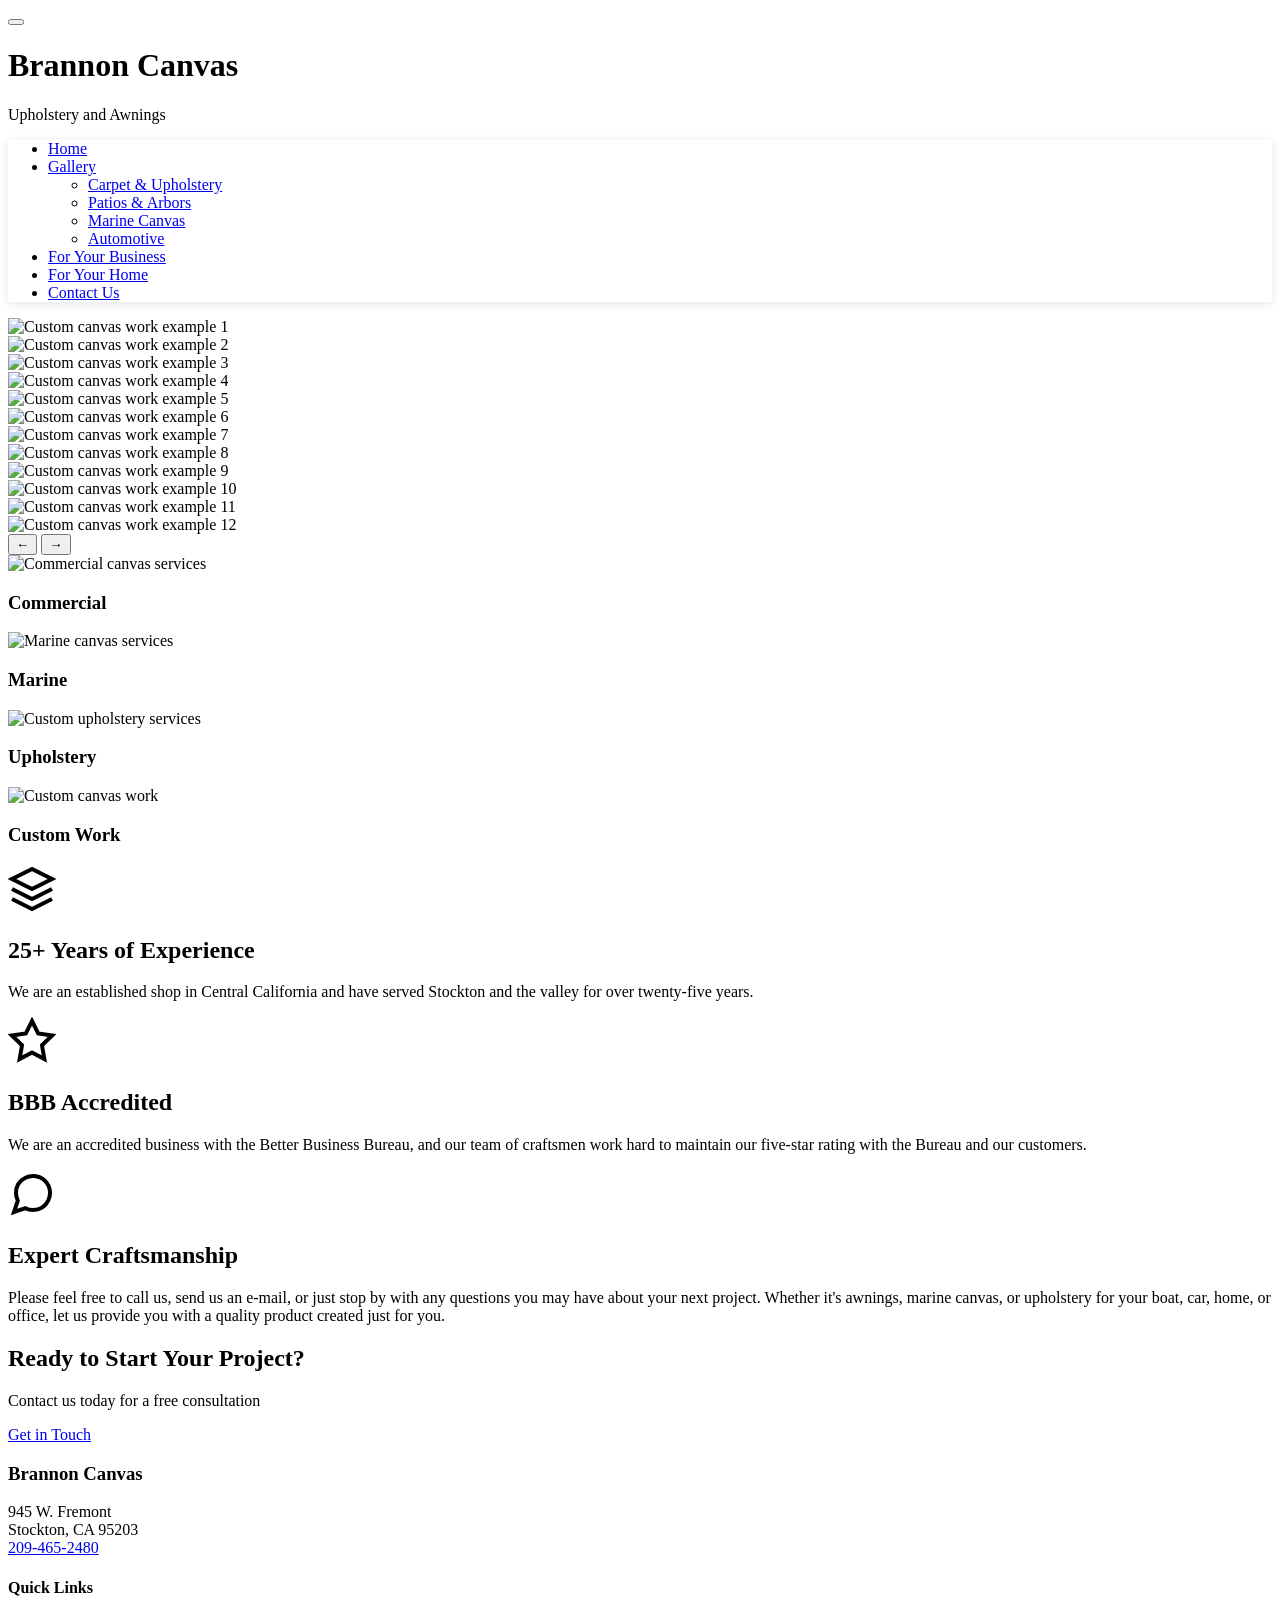
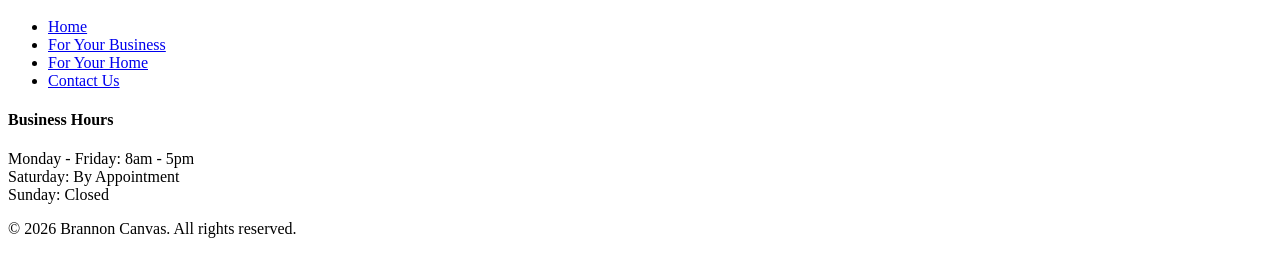
==== index.html @ 12b582f6 "First commit" ====
<!DOCTYPE html>
<html lang="en">
<head>
    <meta charset="UTF-8">
    <meta name="viewport" content="width=device-width, initial-scale=1.0">
    <title>Brannon Canvas, Upholstery and Awnings - Stockton, CA</title>
    <link rel="stylesheet" href="css/style.css">
    <link rel="preconnect" href="https://fonts.googleapis.com">
    <link rel="preconnect" href="https://fonts.gstatic.com" crossorigin>
    <link href="https://fonts.googleapis.com/css2?family=Montserrat:wght@400;600;700&family=Open+Sans:wght@400;600&display=swap" rel="stylesheet">
</head>
<body>
    <!-- Mobile Menu Toggle -->
    <button class="mobile-menu-toggle" aria-label="Toggle navigation menu">
        <span></span>
        <span></span>
        <span></span>
    </button>

    <!-- Header -->
    <header class="site-header">
        <div class="container">
            <h1 class="site-title">Brannon Canvas</h1>
            <p class="site-tagline">Upholstery and Awnings</p>
        </div>
    </header>

    <!-- Navigation -->
    <nav class="main-nav" id="mainNav">
        <div class="container">
            <ul class="nav-menu">
                <li><a href="index.html" class="active">Home</a></li>
                <li class="dropdown">
                    <a href="#" class="dropdown-toggle">Gallery</a>
                    <ul class="dropdown-menu">
                        <li><a href="carpet.html">Carpet & Upholstery</a></li>
                        <li><a href="patios.html">Patios & Arbors</a></li>
                        <li><a href="marine.html">Marine Canvas</a></li>
                        <li><a href="auto.html">Automotive</a></li>
                    </ul>
                </li>
                <li><a href="commercial.html">For Your Business</a></li>
                <li><a href="home.html">For Your Home</a></li>
                <li><a href="contact.html">Contact Us</a></li>
            </ul>
        </div>
    </nav>

    <!-- Hero Section with Image Gallery -->
    <section class="hero-gallery">
        <div class="gallery-container">
            <div class="gallery-slide active">
                <img src="images/custom/1.jpg" alt="Custom canvas work example 1">
            </div>
            <div class="gallery-slide">
                <img src="images/custom/2.jpg" alt="Custom canvas work example 2">
            </div>
            <div class="gallery-slide">
                <img src="images/custom/3.jpg" alt="Custom canvas work example 3">
            </div>
            <div class="gallery-slide">
                <img src="images/custom/4.jpg" alt="Custom canvas work example 4">
            </div>
            <div class="gallery-slide">
                <img src="images/custom/5.jpg" alt="Custom canvas work example 5">
            </div>
            <div class="gallery-slide">
                <img src="images/custom/6.jpg" alt="Custom canvas work example 6">
            </div>
            <div class="gallery-slide">
                <img src="images/custom/7.jpg" alt="Custom canvas work example 7">
            </div>
            <div class="gallery-slide">
                <img src="images/custom/8.jpg" alt="Custom canvas work example 8">
            </div>
            <div class="gallery-slide">
                <img src="images/custom/9.jpg" alt="Custom canvas work example 9">
            </div>
            <div class="gallery-slide">
                <img src="images/custom/10.jpg" alt="Custom canvas work example 10">
            </div>
            <div class="gallery-slide">
                <img src="images/custom/11.jpg" alt="Custom canvas work example 11">
            </div>
            <div class="gallery-slide">
                <img src="images/custom/12.jpg" alt="Custom canvas work example 12">
            </div>
            
            <!-- Navigation Arrows -->
            <button class="gallery-prev" aria-label="Previous image">&larr;</button>
            <button class="gallery-next" aria-label="Next image">&rarr;</button>
            
            <!-- Dots -->
            <div class="gallery-dots"></div>
        </div>
    </section>

    <!-- Feature Thumbnails -->
    <section class="feature-thumbs">
        <div class="container">
            <div class="thumb-grid">
                <div class="thumb-item">
                    <img src="images/commercial/t_10.jpg" alt="Commercial canvas services">
                    <h3>Commercial</h3>
                </div>
                <div class="thumb-item">
                    <img src="images/marine/t_2.jpg" alt="Marine canvas services">
                    <h3>Marine</h3>
                </div>
                <div class="thumb-item">
                    <img src="images/cu/t_6.jpg" alt="Custom upholstery services">
                    <h3>Upholstery</h3>
                </div>
                <div class="thumb-item">
                    <img src="images/cu/t_12.jpg" alt="Custom canvas work">
                    <h3>Custom Work</h3>
                </div>
            </div>
        </div>
    </section>

    <!-- Main Content - About Section -->
    <main class="main-content">
        <div class="container">
            <div class="about-grid">
                <div class="about-card">
                    <div class="card-icon">
                        <svg width="48" height="48" viewBox="0 0 24 24" fill="none" stroke="currentColor" stroke-width="2">
                            <path d="M12 2L2 7l10 5 10-5-10-5z"></path>
                            <path d="M2 17l10 5 10-5"></path>
                            <path d="M2 12l10 5 10-5"></path>
                        </svg>
                    </div>
                    <h2>25+ Years of Experience</h2>
                    <p>We are an established shop in Central California and have served Stockton and the valley for over twenty-five years.</p>
                </div>

                <div class="about-card">
                    <div class="card-icon">
                        <svg width="48" height="48" viewBox="0 0 24 24" fill="none" stroke="currentColor" stroke-width="2">
                            <path d="M12 2l3.09 6.26L22 9.27l-5 4.87 1.18 6.88L12 17.77l-6.18 3.25L7 14.14 2 9.27l6.91-1.01L12 2z"></path>
                        </svg>
                    </div>
                    <h2>BBB Accredited</h2>
                    <p>We are an accredited business with the Better Business Bureau, and our team of craftsmen work hard to maintain our five-star rating with the Bureau and our customers.</p>
                </div>

                <div class="about-card">
                    <div class="card-icon">
                        <svg width="48" height="48" viewBox="0 0 24 24" fill="none" stroke="currentColor" stroke-width="2">
                            <path d="M21 11.5a8.38 8.38 0 0 1-.9 3.8 8.5 8.5 0 0 1-7.6 4.7 8.38 8.38 0 0 1-3.8-.9L3 21l1.9-5.7a8.38 8.38 0 0 1-.9-3.8 8.5 8.5 0 0 1 4.7-7.6 8.38 8.38 0 0 1 3.8-.9h.5a8.48 8.48 0 0 1 8 8v.5z"></path>
                        </svg>
                    </div>
                    <h2>Expert Craftsmanship</h2>
                    <p>Please feel free to call us, send us an e-mail, or just stop by with any questions you may have about your next project. Whether it's awnings, marine canvas, or upholstery for your boat, car, home, or office, let us provide you with a quality product created just for you.</p>
                </div>
            </div>
        </div>
    </main>

    <!-- Call to Action -->
    <section class="cta-section">
        <div class="container">
            <h2>Ready to Start Your Project?</h2>
            <p>Contact us today for a free consultation</p>
            <a href="contact.html" class="cta-button">Get in Touch</a>
        </div>
    </section>

    <!-- Footer -->
    <footer class="site-footer">
        <div class="container">
            <div class="footer-content">
                <div class="footer-info">
                    <h3>Brannon Canvas</h3>
                    <p>945 W. Fremont<br>
                    Stockton, CA 95203<br>
                    <a href="tel:2094652480">209-465-2480</a></p>
                </div>
                <div class="footer-links">
                    <h4>Quick Links</h4>
                    <ul>
                        <li><a href="index.html">Home</a></li>
                        <li><a href="commercial.html">For Your Business</a></li>
                        <li><a href="home.html">For Your Home</a></li>
                        <li><a href="contact.html">Contact Us</a></li>
                    </ul>
                </div>
                <div class="footer-hours">
                    <h4>Business Hours</h4>
                    <p>Monday - Friday: 8am - 5pm<br>
                    Saturday: By Appointment<br>
                    Sunday: Closed</p>
                </div>
            </div>
            <div class="footer-bottom">
                <p>&copy; <span id="year"></span> Brannon Canvas. All rights reserved.</p>
            </div>
        </div>
    </footer>

    <script src="js/main.js"></script>
</body>
</html>
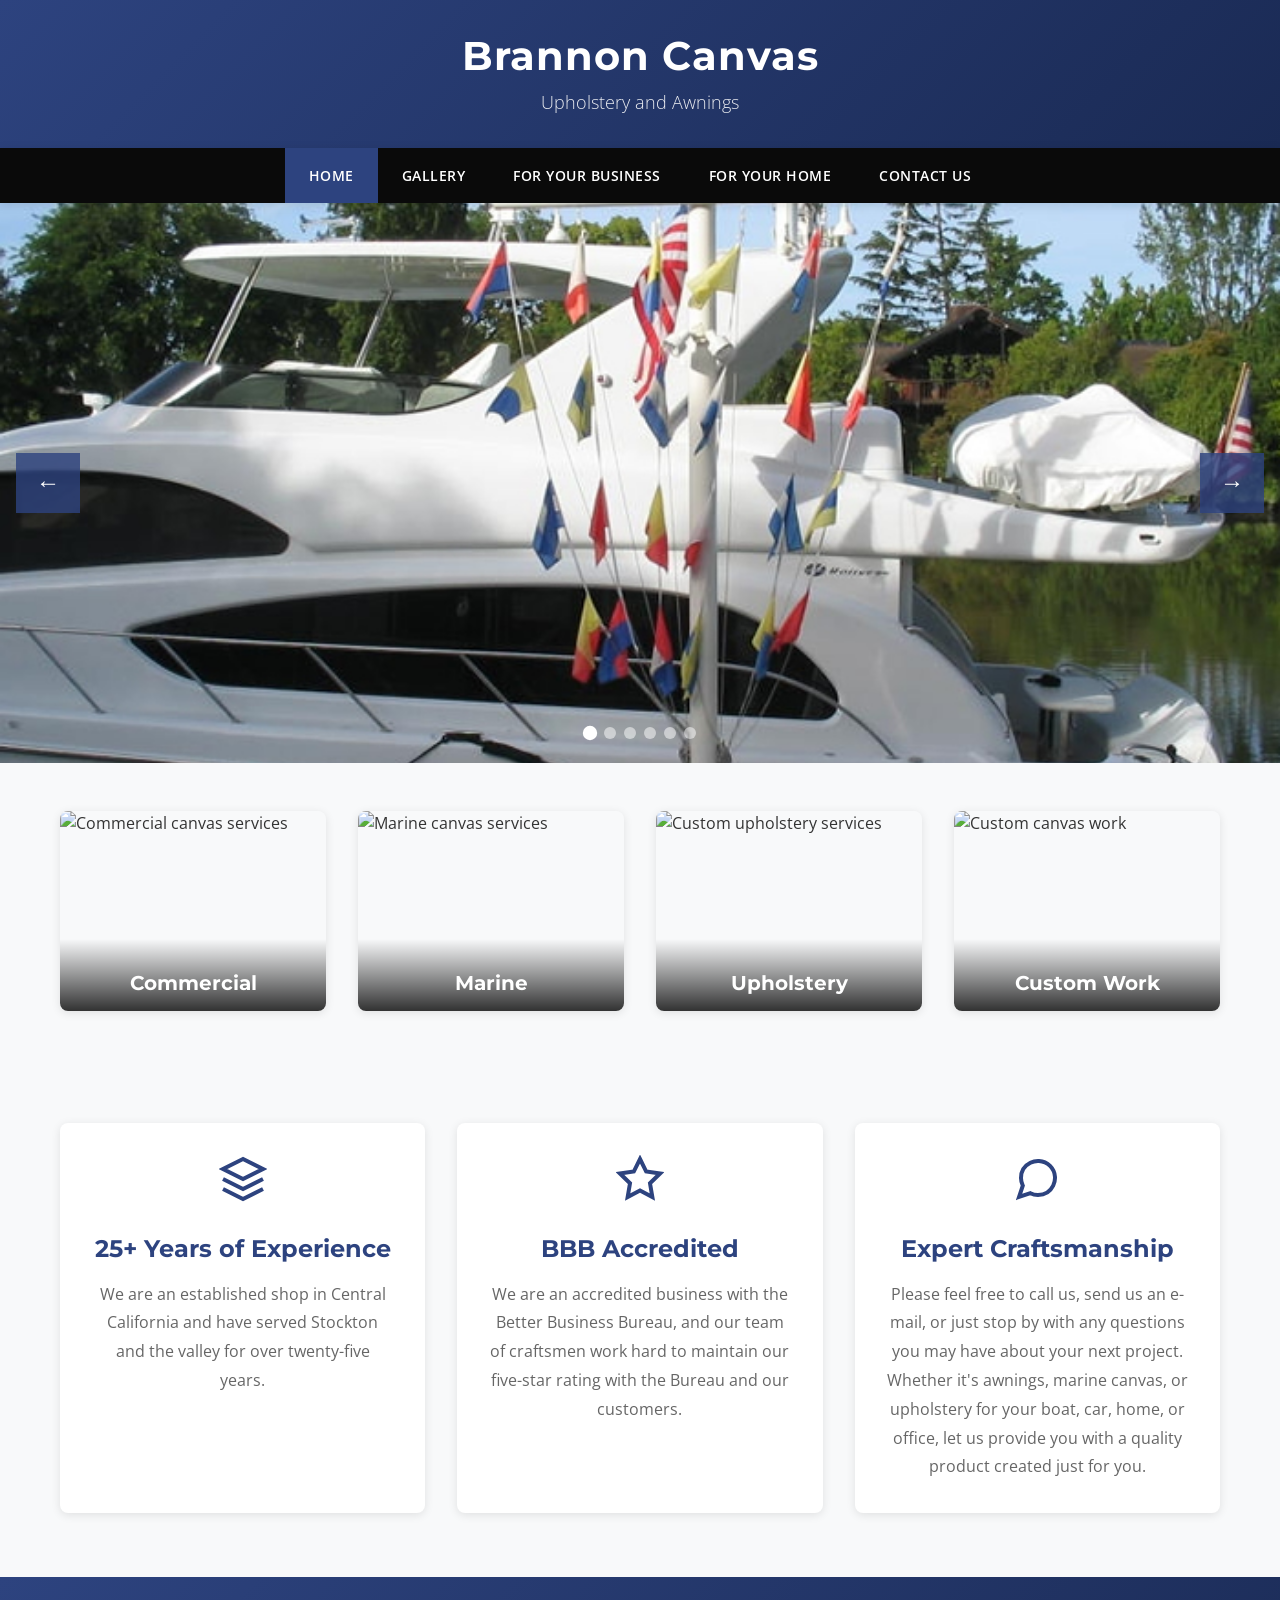
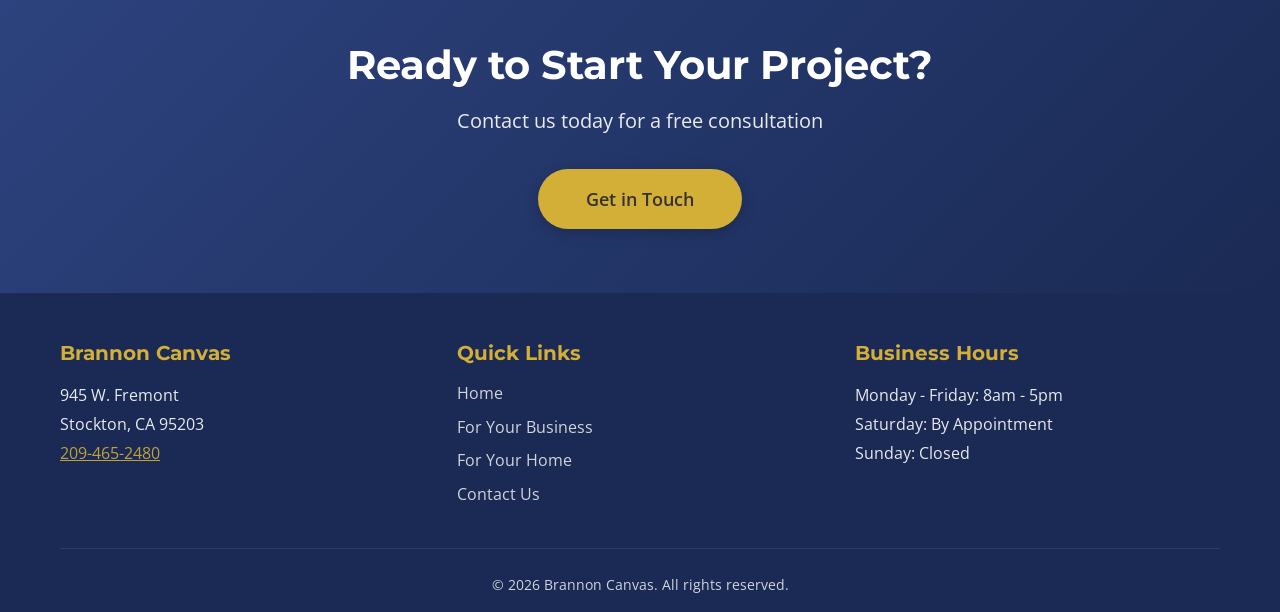
==== commit 439c562c: "Add custom images, reduce gallery to 6 slides, remove root style.css Co-Authored-By: Claude Sonnet 4" ====
--- a/index.html
+++ b/index.html
@@ -66,24 +66,6 @@
             </div>
             <div class="gallery-slide">
                 <img src="images/custom/6.jpg" alt="Custom canvas work example 6">
-            </div>
-            <div class="gallery-slide">
-                <img src="images/custom/7.jpg" alt="Custom canvas work example 7">
-            </div>
-            <div class="gallery-slide">
-                <img src="images/custom/8.jpg" alt="Custom canvas work example 8">
-            </div>
-            <div class="gallery-slide">
-                <img src="images/custom/9.jpg" alt="Custom canvas work example 9">
-            </div>
-            <div class="gallery-slide">
-                <img src="images/custom/10.jpg" alt="Custom canvas work example 10">
-            </div>
-            <div class="gallery-slide">
-                <img src="images/custom/11.jpg" alt="Custom canvas work example 11">
-            </div>
-            <div class="gallery-slide">
-                <img src="images/custom/12.jpg" alt="Custom canvas work example 12">
             </div>
             
             <!-- Navigation Arrows -->
--- a/css/style.css
+++ b/css/style.css
@@ -0,0 +1,608 @@
+/* ================================
+   CSS RESET & BASE STYLES
+   ================================ */
+* {
+    margin: 0;
+    padding: 0;
+    box-sizing: border-box;
+}
+
+:root {
+    --primary-blue: #2D437F;
+    --dark-blue: #1a2a54;
+    --accent-gold: #d4af37;
+    --text-light: #ffffff;
+    --text-dark: #333333;
+    --bg-dark: #0a0a0a;
+    --bg-light: #f8f9fa;
+    --border-color: #e0e0e0;
+    --shadow: 0 2px 10px rgba(0, 0, 0, 0.1);
+    --shadow-lg: 0 4px 20px rgba(0, 0, 0, 0.15);
+}
+
+html {
+    scroll-behavior: smooth;
+}
+
+body {
+    font-family: 'Open Sans', -apple-system, BlinkMacSystemFont, 'Segoe UI', Roboto, 'Helvetica Neue', Arial, sans-serif;
+    line-height: 1.6;
+    color: var(--text-dark);
+    background-color: var(--bg-light);
+}
+
+h1, h2, h3, h4, h5, h6 {
+    font-family: 'Montserrat', sans-serif;
+    font-weight: 700;
+    line-height: 1.2;
+    margin-bottom: 1rem;
+}
+
+img {
+    max-width: 100%;
+    height: auto;
+    display: block;
+}
+
+a {
+    text-decoration: none;
+    color: inherit;
+    transition: all 0.3s ease;
+}
+
+.container {
+    max-width: 1200px;
+    margin: 0 auto;
+    padding: 0 20px;
+}
+
+/* ================================
+   HEADER
+   ================================ */
+.site-header {
+    background: linear-gradient(135deg, var(--primary-blue) 0%, var(--dark-blue) 100%);
+    color: var(--text-light);
+    padding: 2rem 0;
+    text-align: center;
+    box-shadow: var(--shadow);
+}
+
+.site-title {
+    font-size: 2.5rem;
+    font-weight: 700;
+    margin-bottom: 0.5rem;
+    letter-spacing: 1px;
+}
+
+.site-tagline {
+    font-size: 1.1rem;
+    font-weight: 300;
+    opacity: 0.9;
+    margin: 0;
+}
+
+/* ================================
+   NAVIGATION
+   ================================ */
+.main-nav {
+    background-color: var(--bg-dark);
+    box-shadow: var(--shadow);
+    position: sticky;
+    top: 0;
+    z-index: 100;
+}
+
+.nav-menu {
+    list-style: none;
+    display: flex;
+    justify-content: center;
+    align-items: center;
+    flex-wrap: wrap;
+}
+
+.nav-menu > li {
+    position: relative;
+}
+
+.nav-menu > li > a {
+    display: block;
+    padding: 1rem 1.5rem;
+    color: var(--text-light);
+    font-weight: 600;
+    font-size: 0.9rem;
+    text-transform: uppercase;
+    letter-spacing: 0.5px;
+    transition: all 0.3s ease;
+}
+
+.nav-menu > li > a:hover,
+.nav-menu > li > a.active {
+    background-color: var(--primary-blue);
+    color: var(--text-light);
+}
+
+/* Dropdown */
+.dropdown-menu {
+    list-style: none;
+    position: absolute;
+    top: 100%;
+    left: 0;
+    background-color: var(--dark-blue);
+    min-width: 220px;
+    box-shadow: var(--shadow-lg);
+    opacity: 0;
+    visibility: hidden;
+    transform: translateY(-10px);
+    transition: all 0.3s ease;
+}
+
+.dropdown:hover .dropdown-menu {
+    opacity: 1;
+    visibility: visible;
+    transform: translateY(0);
+}
+
+.dropdown-menu li a {
+    display: block;
+    padding: 0.75rem 1.5rem;
+    color: var(--text-light);
+    font-size: 0.85rem;
+    border-bottom: 1px solid rgba(255, 255, 255, 0.1);
+}
+
+.dropdown-menu li:last-child a {
+    border-bottom: none;
+}
+
+.dropdown-menu li a:hover {
+    background-color: var(--primary-blue);
+    padding-left: 2rem;
+}
+
+/* Mobile Menu Toggle */
+.mobile-menu-toggle {
+    display: none;
+    position: fixed;
+    top: 1rem;
+    right: 1rem;
+    z-index: 1000;
+    background-color: var(--primary-blue);
+    border: none;
+    padding: 0.75rem;
+    cursor: pointer;
+    border-radius: 4px;
+    box-shadow: var(--shadow);
+}
+
+.mobile-menu-toggle span {
+    display: block;
+    width: 25px;
+    height: 3px;
+    background-color: var(--text-light);
+    margin: 5px 0;
+    transition: all 0.3s ease;
+}
+
+/* ================================
+   HERO GALLERY
+   ================================ */
+.hero-gallery {
+    background-color: var(--bg-dark);
+    padding: 0;
+}
+
+.gallery-container {
+    position: relative;
+    max-width: 1400px;
+    margin: 0 auto;
+    overflow: hidden;
+    aspect-ratio: 16 / 7;
+    background-color: #000;
+}
+
+.gallery-slide {
+    position: absolute;
+    top: 0;
+    left: 0;
+    width: 100%;
+    height: 100%;
+    opacity: 0;
+    transition: opacity 0.6s ease-in-out;
+}
+
+.gallery-slide.active {
+    opacity: 1;
+}
+
+.gallery-slide img {
+    width: 100%;
+    height: 100%;
+    object-fit: cover;
+}
+
+/* Gallery Navigation */
+.gallery-prev,
+.gallery-next {
+    position: absolute;
+    top: 50%;
+    transform: translateY(-50%);
+    background-color: rgba(45, 67, 127, 0.8);
+    color: var(--text-light);
+    border: none;
+    padding: 1rem 1.25rem;
+    font-size: 1.5rem;
+    cursor: pointer;
+    transition: all 0.3s ease;
+    z-index: 10;
+}
+
+.gallery-prev:hover,
+.gallery-next:hover {
+    background-color: rgba(45, 67, 127, 1);
+}
+
+.gallery-prev {
+    left: 1rem;
+}
+
+.gallery-next {
+    right: 1rem;
+}
+
+/* Gallery Dots */
+.gallery-dots {
+    position: absolute;
+    bottom: 1.5rem;
+    left: 50%;
+    transform: translateX(-50%);
+    display: flex;
+    gap: 0.5rem;
+    z-index: 10;
+}
+
+.gallery-dot {
+    width: 12px;
+    height: 12px;
+    border-radius: 50%;
+    background-color: rgba(255, 255, 255, 0.5);
+    cursor: pointer;
+    transition: all 0.3s ease;
+}
+
+.gallery-dot.active {
+    background-color: var(--text-light);
+    transform: scale(1.2);
+}
+
+/* ================================
+   FEATURE THUMBNAILS
+   ================================ */
+.feature-thumbs {
+    padding: 3rem 0;
+    background-color: var(--bg-light);
+}
+
+.thumb-grid {
+    display: grid;
+    grid-template-columns: repeat(auto-fit, minmax(250px, 1fr));
+    gap: 2rem;
+}
+
+.thumb-item {
+    position: relative;
+    overflow: hidden;
+    border-radius: 8px;
+    box-shadow: var(--shadow);
+    transition: all 0.3s ease;
+}
+
+.thumb-item:hover {
+    transform: translateY(-5px);
+    box-shadow: var(--shadow-lg);
+}
+
+.thumb-item img {
+    width: 100%;
+    height: 200px;
+    object-fit: cover;
+    transition: transform 0.3s ease;
+}
+
+.thumb-item:hover img {
+    transform: scale(1.05);
+}
+
+.thumb-item h3 {
+    position: absolute;
+    bottom: 0;
+    left: 0;
+    right: 0;
+    background: linear-gradient(to top, rgba(0, 0, 0, 0.8), transparent);
+    color: var(--text-light);
+    padding: 2rem 1rem 1rem;
+    margin: 0;
+    font-size: 1.25rem;
+    text-align: center;
+}
+
+/* ================================
+   ABOUT SECTION
+   ================================ */
+.main-content {
+    padding: 4rem 0;
+    background-color: var(--bg-light);
+}
+
+.about-grid {
+    display: grid;
+    grid-template-columns: repeat(auto-fit, minmax(300px, 1fr));
+    gap: 2rem;
+}
+
+.about-card {
+    background-color: white;
+    padding: 2rem;
+    border-radius: 8px;
+    box-shadow: var(--shadow);
+    text-align: center;
+    transition: all 0.3s ease;
+}
+
+.about-card:hover {
+    transform: translateY(-5px);
+    box-shadow: var(--shadow-lg);
+}
+
+.card-icon {
+    color: var(--primary-blue);
+    margin-bottom: 1.5rem;
+}
+
+.about-card h2 {
+    font-size: 1.5rem;
+    color: var(--primary-blue);
+    margin-bottom: 1rem;
+}
+
+.about-card p {
+    color: #666;
+    line-height: 1.8;
+}
+
+/* ================================
+   CALL TO ACTION
+   ================================ */
+.cta-section {
+    background: linear-gradient(135deg, var(--primary-blue) 0%, var(--dark-blue) 100%);
+    color: var(--text-light);
+    padding: 4rem 0;
+    text-align: center;
+}
+
+.cta-section h2 {
+    font-size: 2.5rem;
+    margin-bottom: 1rem;
+}
+
+.cta-section p {
+    font-size: 1.25rem;
+    margin-bottom: 2rem;
+    opacity: 0.9;
+}
+
+.cta-button {
+    display: inline-block;
+    background-color: var(--accent-gold);
+    color: var(--text-dark);
+    padding: 1rem 3rem;
+    font-size: 1.1rem;
+    font-weight: 600;
+    border-radius: 50px;
+    transition: all 0.3s ease;
+    box-shadow: 0 4px 15px rgba(0, 0, 0, 0.2);
+}
+
+.cta-button:hover {
+    background-color: #c29d2f;
+    transform: translateY(-2px);
+    box-shadow: 0 6px 20px rgba(0, 0, 0, 0.3);
+}
+
+/* ================================
+   FOOTER
+   ================================ */
+.site-footer {
+    background-color: var(--dark-blue);
+    color: var(--text-light);
+    padding: 3rem 0 1rem;
+}
+
+.footer-content {
+    display: grid;
+    grid-template-columns: repeat(auto-fit, minmax(250px, 1fr));
+    gap: 2rem;
+    margin-bottom: 2rem;
+}
+
+.footer-info h3,
+.footer-links h4,
+.footer-hours h4 {
+    color: var(--accent-gold);
+    margin-bottom: 1rem;
+    font-size: 1.25rem;
+}
+
+.footer-info p,
+.footer-hours p {
+    line-height: 1.8;
+    opacity: 0.9;
+}
+
+.footer-info a {
+    color: var(--accent-gold);
+    text-decoration: underline;
+}
+
+.footer-info a:hover {
+    color: #e6c24d;
+}
+
+.footer-links ul {
+    list-style: none;
+}
+
+.footer-links li {
+    margin-bottom: 0.5rem;
+}
+
+.footer-links a {
+    color: rgba(255, 255, 255, 0.8);
+    transition: all 0.3s ease;
+}
+
+.footer-links a:hover {
+    color: var(--accent-gold);
+    padding-left: 5px;
+}
+
+.footer-bottom {
+    border-top: 1px solid rgba(255, 255, 255, 0.1);
+    padding-top: 1.5rem;
+    text-align: center;
+    opacity: 0.8;
+    font-size: 0.9rem;
+}
+
+/* ================================
+   RESPONSIVE DESIGN
+   ================================ */
+@media (max-width: 768px) {
+    .site-title {
+        font-size: 1.75rem;
+    }
+
+    .site-tagline {
+        font-size: 1rem;
+    }
+
+    /* Mobile Navigation */
+    .mobile-menu-toggle {
+        display: block;
+    }
+
+    .main-nav {
+        position: fixed;
+        top: 0;
+        left: -100%;
+        width: 80%;
+        height: 100vh;
+        background-color: var(--dark-blue);
+        transition: left 0.3s ease;
+        overflow-y: auto;
+    }
+
+    .main-nav.active {
+        left: 0;
+    }
+
+    .nav-menu {
+        flex-direction: column;
+        align-items: stretch;
+        padding: 4rem 0 2rem;
+    }
+
+    .nav-menu > li > a {
+        padding: 1rem 2rem;
+        border-bottom: 1px solid rgba(255, 255, 255, 0.1);
+    }
+
+    .dropdown-menu {
+        position: static;
+        opacity: 1;
+        visibility: visible;
+        transform: none;
+        background-color: rgba(0, 0, 0, 0.2);
+        box-shadow: none;
+        max-height: 0;
+        overflow: hidden;
+        transition: max-height 0.3s ease;
+    }
+
+    .dropdown.active .dropdown-menu {
+        max-height: 500px;
+    }
+
+    .dropdown-menu li a {
+        padding-left: 3rem;
+    }
+
+    .gallery-container {
+        aspect-ratio: 4 / 3;
+    }
+
+    .gallery-prev,
+    .gallery-next {
+        padding: 0.75rem 1rem;
+        font-size: 1.25rem;
+    }
+
+    .cta-section h2 {
+        font-size: 1.75rem;
+    }
+
+    .cta-section p {
+        font-size: 1rem;
+    }
+
+    .about-grid,
+    .thumb-grid {
+        grid-template-columns: 1fr;
+    }
+}
+
+@media (max-width: 480px) {
+    .site-title {
+        font-size: 1.5rem;
+    }
+
+    .gallery-prev,
+    .gallery-next {
+        padding: 0.5rem 0.75rem;
+        font-size: 1rem;
+    }
+
+    .about-card {
+        padding: 1.5rem;
+    }
+
+    .footer-content {
+        grid-template-columns: 1fr;
+        gap: 1.5rem;
+    }
+}
+
+/* Accessibility */
+@media (prefers-reduced-motion: reduce) {
+    * {
+        animation-duration: 0.01ms !important;
+        animation-iteration-count: 1 !important;
+        transition-duration: 0.01ms !important;
+    }
+}
+
+/* Print Styles */
+@media print {
+    .mobile-menu-toggle,
+    .main-nav,
+    .gallery-prev,
+    .gallery-next,
+    .gallery-dots,
+    .cta-section {
+        display: none;
+    }
+
+    body {
+        background-color: white;
+        color: black;
+    }
+}
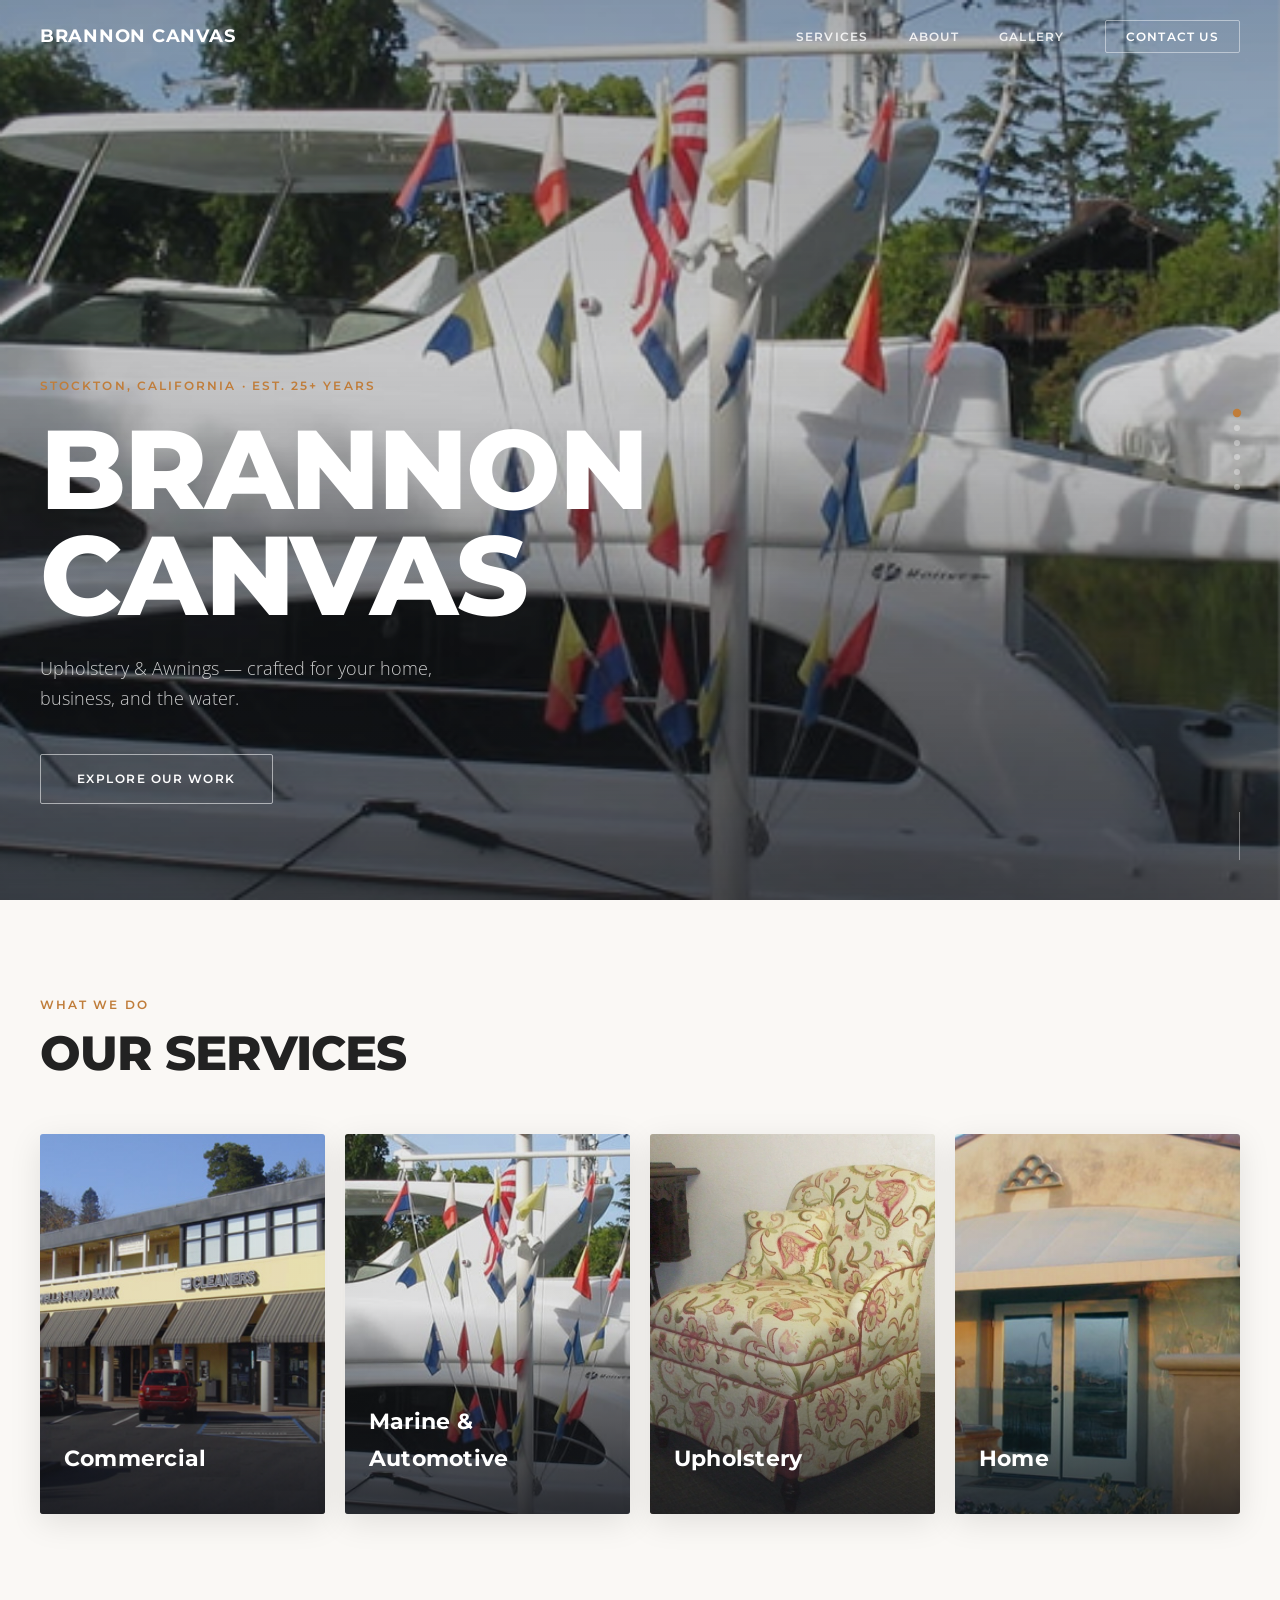
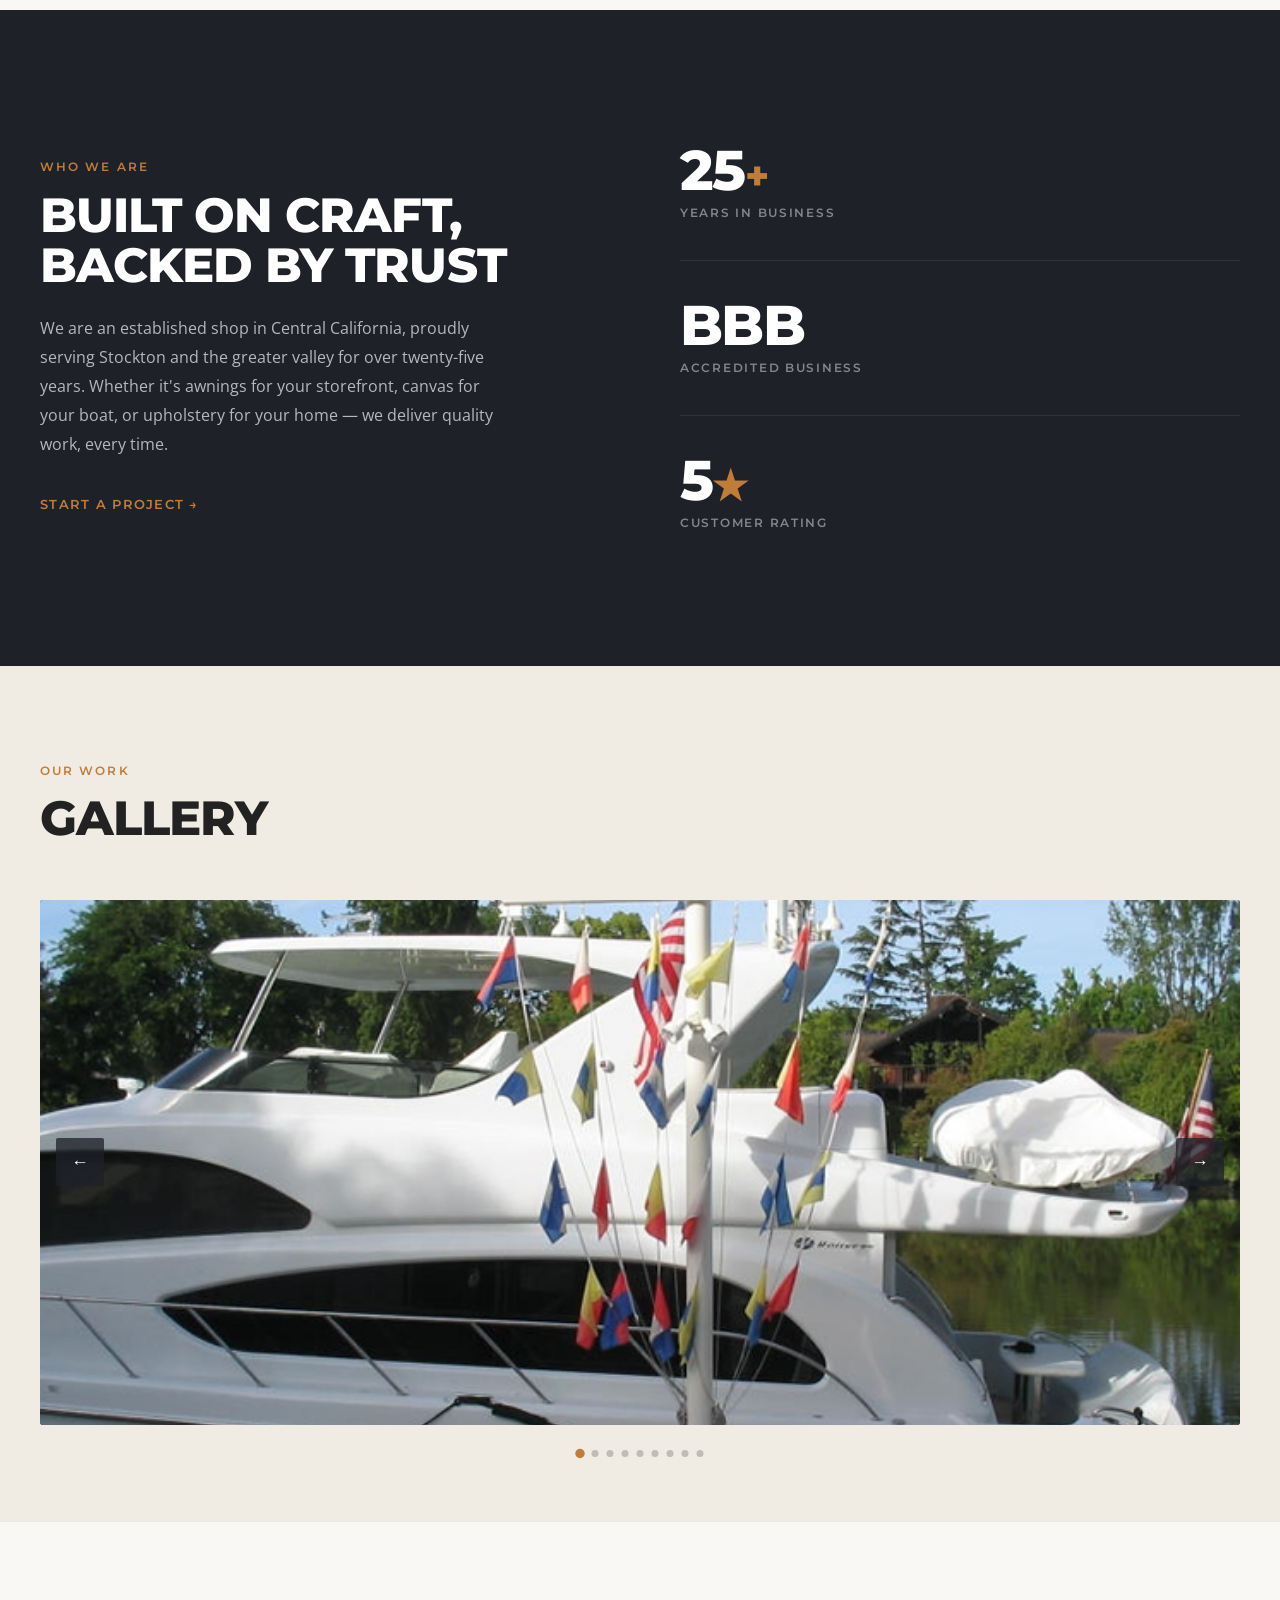
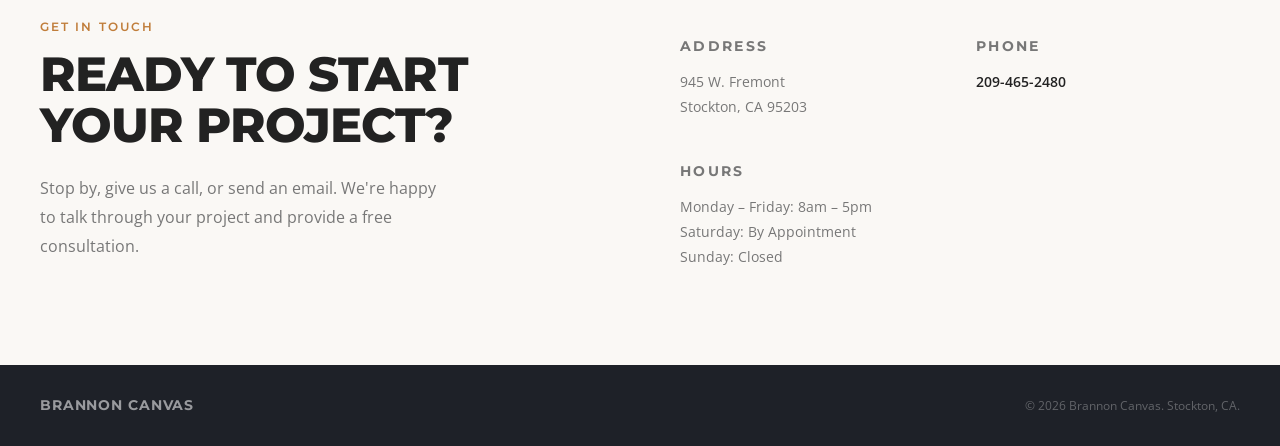
==== commit c8d382e5: "New Style" ====
--- a/index.html
+++ b/index.html
@@ -3,181 +3,181 @@
 <head>
     <meta charset="UTF-8">
     <meta name="viewport" content="width=device-width, initial-scale=1.0">
-    <title>Brannon Canvas, Upholstery and Awnings - Stockton, CA</title>
+    <title>Brannon Canvas — Upholstery & Awnings, Stockton CA</title>
     <link rel="stylesheet" href="css/style.css">
     <link rel="preconnect" href="https://fonts.googleapis.com">
     <link rel="preconnect" href="https://fonts.gstatic.com" crossorigin>
-    <link href="https://fonts.googleapis.com/css2?family=Montserrat:wght@400;600;700&family=Open+Sans:wght@400;600&display=swap" rel="stylesheet">
+    <link href="https://fonts.googleapis.com/css2?family=Montserrat:wght@300;400;600;700;800&family=Open+Sans:wght@300;400;600&display=swap" rel="stylesheet">
 </head>
 <body>
-    <!-- Mobile Menu Toggle -->
-    <button class="mobile-menu-toggle" aria-label="Toggle navigation menu">
-        <span></span>
-        <span></span>
-        <span></span>
-    </button>
-
-    <!-- Header -->
-    <header class="site-header">
-        <div class="container">
-            <h1 class="site-title">Brannon Canvas</h1>
-            <p class="site-tagline">Upholstery and Awnings</p>
-        </div>
-    </header>
 
     <!-- Navigation -->
     <nav class="main-nav" id="mainNav">
-        <div class="container">
-            <ul class="nav-menu">
-                <li><a href="index.html" class="active">Home</a></li>
-                <li class="dropdown">
-                    <a href="#" class="dropdown-toggle">Gallery</a>
-                    <ul class="dropdown-menu">
-                        <li><a href="carpet.html">Carpet & Upholstery</a></li>
-                        <li><a href="patios.html">Patios & Arbors</a></li>
-                        <li><a href="marine.html">Marine Canvas</a></li>
-                        <li><a href="auto.html">Automotive</a></li>
-                    </ul>
-                </li>
-                <li><a href="commercial.html">For Your Business</a></li>
-                <li><a href="home.html">For Your Home</a></li>
-                <li><a href="contact.html">Contact Us</a></li>
+        <div class="nav-inner">
+            <a href="#hero" class="nav-logo">Brannon Canvas</a>
+            <button class="nav-hamburger" id="navHamburger" aria-label="Toggle menu">
+                <span></span><span></span><span></span>
+            </button>
+            <ul class="nav-links" id="navLinks">
+                <li><a href="#services">Services</a></li>
+                <li><a href="#about">About</a></li>
+                <li><a href="#gallery">Gallery</a></li>
+                <li><a href="#contact" class="nav-cta">Contact Us</a></li>
             </ul>
         </div>
     </nav>
 
-    <!-- Hero Section with Image Gallery -->
-    <section class="hero-gallery">
-        <div class="gallery-container">
-            <div class="gallery-slide active">
-                <img src="images/custom/1.jpg" alt="Custom canvas work example 1">
-            </div>
-            <div class="gallery-slide">
-                <img src="images/custom/2.jpg" alt="Custom canvas work example 2">
-            </div>
-            <div class="gallery-slide">
-                <img src="images/custom/3.jpg" alt="Custom canvas work example 3">
-            </div>
-            <div class="gallery-slide">
-                <img src="images/custom/4.jpg" alt="Custom canvas work example 4">
-            </div>
-            <div class="gallery-slide">
-                <img src="images/custom/5.jpg" alt="Custom canvas work example 5">
-            </div>
-            <div class="gallery-slide">
-                <img src="images/custom/6.jpg" alt="Custom canvas work example 6">
-            </div>
-            
-            <!-- Navigation Arrows -->
-            <button class="gallery-prev" aria-label="Previous image">&larr;</button>
-            <button class="gallery-next" aria-label="Next image">&rarr;</button>
-            
-            <!-- Dots -->
-            <div class="gallery-dots"></div>
+    <!-- Hero Section -->
+    <section class="hero" id="hero">
+        <div class="hero-carousel" id="heroCarousel">
+            <div class="hero-slide active" style="background-image: url('images/custom/1.jpg')"></div>
+            <div class="hero-slide" style="background-image: url('images/custom/2.jpg')"></div>
+            <div class="hero-slide" style="background-image: url('images/custom/3.jpg')"></div>
+            <div class="hero-slide" style="background-image: url('images/custom/4.jpg')"></div>
+            <div class="hero-slide" style="background-image: url('images/custom/5.jpg')"></div>
+            <div class="hero-slide" style="background-image: url('images/custom/6.jpg')"></div>
         </div>
+        <div class="hero-overlay"></div>
+        <div class="hero-content">
+            <p class="hero-eyebrow">Stockton, California · Est. 25+ Years</p>
+            <h1 class="hero-title">Brannon<br>Canvas</h1>
+            <p class="hero-sub">Upholstery &amp; Awnings — crafted for your home,<br>business, and the water.</p>
+            <a href="#services" class="hero-btn">Explore Our Work</a>
+        </div>
+        <div class="hero-scroll-hint">
+            <span></span>
+        </div>
+        <div class="hero-dots" id="heroDots"></div>
     </section>
 
-    <!-- Feature Thumbnails -->
-    <section class="feature-thumbs">
-        <div class="container">
-            <div class="thumb-grid">
-                <div class="thumb-item">
-                    <img src="images/commercial/t_10.jpg" alt="Commercial canvas services">
+    <!-- Services Section -->
+    <section class="section services" id="services">
+        <div class="section-header fade-up">
+            <p class="section-label">What We Do</p>
+            <h2 class="section-title">Our Services</h2>
+        </div>
+        <div class="services-grid">
+            <div class="service-card fade-up" style="--delay: 0ms">
+                <div class="service-card-img" style="background-image: url('images/Commercial/5.jpg')"></div>
+                <div class="service-card-overlay"></div>
+                <div class="service-card-content">
+                    <p class="service-label">For Your Business</p>
                     <h3>Commercial</h3>
+                    <p>Awnings, canopies, and custom canvas solutions built to represent your business with pride.</p>
                 </div>
-                <div class="thumb-item">
-                    <img src="images/marine/t_2.jpg" alt="Marine canvas services">
-                    <h3>Marine</h3>
+            </div>
+            <div class="service-card fade-up" style="--delay: 80ms">
+                <div class="service-card-img" style="background-image: url('images/marine/1.jpg')"></div>
+                <div class="service-card-overlay"></div>
+                <div class="service-card-content">
+                    <p class="service-label">On the Water &amp; On the Road</p>
+                    <h3>Marine &amp; Automotive</h3>
+                    <p>Biminis, enclosures, and covers for your boat — plus custom canvas and upholstery for your vehicle.</p>
                 </div>
-                <div class="thumb-item">
-                    <img src="images/cu/t_6.jpg" alt="Custom upholstery services">
+            </div>
+            <div class="service-card fade-up" style="--delay: 160ms">
+                <div class="service-card-img" style="background-image: url('images/carpet_and_upholstery/4.jpg')"></div>
+                <div class="service-card-overlay"></div>
+                <div class="service-card-content">
+                    <p class="service-label">Interior &amp; Exterior</p>
                     <h3>Upholstery</h3>
+                    <p>From furniture and boat interiors to auto seats — restored and reupholstered to exacting standards.</p>
                 </div>
-                <div class="thumb-item">
-                    <img src="images/cu/t_12.jpg" alt="Custom canvas work">
-                    <h3>Custom Work</h3>
+            </div>
+            <div class="service-card fade-up" style="--delay: 240ms">
+                <div class="service-card-img" style="background-image: url('images/home/1.jpg')"></div>
+                <div class="service-card-overlay"></div>
+                <div class="service-card-content">
+                    <p class="service-label">For Your Home</p>
+                    <h3>Home</h3>
+                    <p>Patio covers, outdoor furniture, and residential awnings — beautiful and built to last.</p>
                 </div>
             </div>
         </div>
     </section>
 
-    <!-- Main Content - About Section -->
-    <main class="main-content">
-        <div class="container">
-            <div class="about-grid">
-                <div class="about-card">
-                    <div class="card-icon">
-                        <svg width="48" height="48" viewBox="0 0 24 24" fill="none" stroke="currentColor" stroke-width="2">
-                            <path d="M12 2L2 7l10 5 10-5-10-5z"></path>
-                            <path d="M2 17l10 5 10-5"></path>
-                            <path d="M2 12l10 5 10-5"></path>
-                        </svg>
-                    </div>
-                    <h2>25+ Years of Experience</h2>
-                    <p>We are an established shop in Central California and have served Stockton and the valley for over twenty-five years.</p>
+    <!-- About / Stats Section -->
+    <section class="section about" id="about">
+        <div class="about-inner">
+            <div class="about-text fade-up">
+                <p class="section-label">Who We Are</p>
+                <h2 class="section-title">Built on Craft,<br>Backed by Trust</h2>
+                <p class="about-body">We are an established shop in Central California, proudly serving Stockton and the greater valley for over twenty-five years. Whether it's awnings for your storefront, canvas for your boat, or upholstery for your home — we deliver quality work, every time.</p>
+                <a href="#contact" class="about-link">Start a project &rarr;</a>
+            </div>
+            <div class="about-stats fade-up" style="--delay: 120ms">
+                <div class="stat">
+                    <span class="stat-number">25<em>+</em></span>
+                    <span class="stat-label">Years in Business</span>
                 </div>
-
-                <div class="about-card">
-                    <div class="card-icon">
-                        <svg width="48" height="48" viewBox="0 0 24 24" fill="none" stroke="currentColor" stroke-width="2">
-                            <path d="M12 2l3.09 6.26L22 9.27l-5 4.87 1.18 6.88L12 17.77l-6.18 3.25L7 14.14 2 9.27l6.91-1.01L12 2z"></path>
-                        </svg>
-                    </div>
-                    <h2>BBB Accredited</h2>
-                    <p>We are an accredited business with the Better Business Bureau, and our team of craftsmen work hard to maintain our five-star rating with the Bureau and our customers.</p>
+                <div class="stat-divider"></div>
+                <div class="stat">
+                    <span class="stat-number">BBB</span>
+                    <span class="stat-label">Accredited Business</span>
                 </div>
-
-                <div class="about-card">
-                    <div class="card-icon">
-                        <svg width="48" height="48" viewBox="0 0 24 24" fill="none" stroke="currentColor" stroke-width="2">
-                            <path d="M21 11.5a8.38 8.38 0 0 1-.9 3.8 8.5 8.5 0 0 1-7.6 4.7 8.38 8.38 0 0 1-3.8-.9L3 21l1.9-5.7a8.38 8.38 0 0 1-.9-3.8 8.5 8.5 0 0 1 4.7-7.6 8.38 8.38 0 0 1 3.8-.9h.5a8.48 8.48 0 0 1 8 8v.5z"></path>
-                        </svg>
-                    </div>
-                    <h2>Expert Craftsmanship</h2>
-                    <p>Please feel free to call us, send us an e-mail, or just stop by with any questions you may have about your next project. Whether it's awnings, marine canvas, or upholstery for your boat, car, home, or office, let us provide you with a quality product created just for you.</p>
+                <div class="stat-divider"></div>
+                <div class="stat">
+                    <span class="stat-number">5<em>★</em></span>
+                    <span class="stat-label">Customer Rating</span>
                 </div>
             </div>
         </div>
-    </main>
+    </section>
 
-    <!-- Call to Action -->
-    <section class="cta-section">
-        <div class="container">
-            <h2>Ready to Start Your Project?</h2>
-            <p>Contact us today for a free consultation</p>
-            <a href="contact.html" class="cta-button">Get in Touch</a>
+    <!-- Gallery Section -->
+    <section class="section gallery-section" id="gallery">
+        <div class="section-header fade-up">
+            <p class="section-label">Our Work</p>
+            <h2 class="section-title">Gallery</h2>
+        </div>
+        <div class="gallery-wrap fade-up" style="--delay: 80ms">
+            <div class="gallery-carousel" id="galleryCarousel">
+                <div class="gallery-slide active"><img src="images/custom/1.jpg" alt="Custom canvas work"></div>
+                <div class="gallery-slide"><img src="images/custom/2.jpg" alt="Custom canvas work"></div>
+                <div class="gallery-slide"><img src="images/custom/3.jpg" alt="Custom canvas work"></div>
+                <div class="gallery-slide"><img src="images/home/1.jpg" alt="Home canvas work"></div>
+                <div class="gallery-slide"><img src="images/home/2.jpg" alt="Home canvas work"></div>
+                <div class="gallery-slide"><img src="images/home/3.jpg" alt="Home canvas work"></div>
+                <div class="gallery-slide"><img src="images/Commercial/1.jpg" alt="Commercial canvas work"></div>
+                <div class="gallery-slide"><img src="images/Commercial/2.jpg" alt="Commercial canvas work"></div>
+                <div class="gallery-slide"><img src="images/Commercial/3.jpg" alt="Commercial canvas work"></div>
+            </div>
+            <button class="gallery-prev" aria-label="Previous">&#8592;</button>
+            <button class="gallery-next" aria-label="Next">&#8594;</button>
+            <div class="gallery-dots" id="galleryDots"></div>
+        </div>
+    </section>
+
+    <!-- Contact Section -->
+    <section class="section contact-section" id="contact">
+        <div class="contact-inner">
+            <div class="contact-text fade-up">
+                <p class="section-label">Get in Touch</p>
+                <h2 class="section-title">Ready to Start<br>Your Project?</h2>
+                <p class="contact-body">Stop by, give us a call, or send an email. We're happy to talk through your project and provide a free consultation.</p>
+            </div>
+            <div class="contact-details fade-up" style="--delay: 100ms">
+                <div class="contact-block">
+                    <p class="contact-block-label">Address</p>
+                    <p>945 W. Fremont<br>Stockton, CA 95203</p>
+                </div>
+                <div class="contact-block">
+                    <p class="contact-block-label">Phone</p>
+                    <p><a href="tel:2094652480">209-465-2480</a></p>
+                </div>
+                <div class="contact-block">
+                    <p class="contact-block-label">Hours</p>
+                    <p>Monday – Friday: 8am – 5pm<br>Saturday: By Appointment<br>Sunday: Closed</p>
+                </div>
+            </div>
         </div>
     </section>
 
     <!-- Footer -->
     <footer class="site-footer">
-        <div class="container">
-            <div class="footer-content">
-                <div class="footer-info">
-                    <h3>Brannon Canvas</h3>
-                    <p>945 W. Fremont<br>
-                    Stockton, CA 95203<br>
-                    <a href="tel:2094652480">209-465-2480</a></p>
-                </div>
-                <div class="footer-links">
-                    <h4>Quick Links</h4>
-                    <ul>
-                        <li><a href="index.html">Home</a></li>
-                        <li><a href="commercial.html">For Your Business</a></li>
-                        <li><a href="home.html">For Your Home</a></li>
-                        <li><a href="contact.html">Contact Us</a></li>
-                    </ul>
-                </div>
-                <div class="footer-hours">
-                    <h4>Business Hours</h4>
-                    <p>Monday - Friday: 8am - 5pm<br>
-                    Saturday: By Appointment<br>
-                    Sunday: Closed</p>
-                </div>
-            </div>
-            <div class="footer-bottom">
-                <p>&copy; <span id="year"></span> Brannon Canvas. All rights reserved.</p>
-            </div>
+        <div class="footer-inner">
+            <span class="footer-logo">Brannon Canvas</span>
+            <span class="footer-copy">&copy; <span id="year"></span> Brannon Canvas. Stockton, CA.</span>
         </div>
     </footer>
 
--- a/css/style.css
+++ b/css/style.css
@@ -1,608 +1,789 @@
 /* ================================
-   CSS RESET & BASE STYLES
-   ================================ */
-* {
-    margin: 0;
-    padding: 0;
-    box-sizing: border-box;
-}
-
+   TOKENS & RESET
+   ================================ */
 :root {
-    --primary-blue: #2D437F;
-    --dark-blue: #1a2a54;
-    --accent-gold: #d4af37;
-    --text-light: #ffffff;
-    --text-dark: #333333;
-    --bg-dark: #0a0a0a;
-    --bg-light: #f8f9fa;
-    --border-color: #e0e0e0;
-    --shadow: 0 2px 10px rgba(0, 0, 0, 0.1);
-    --shadow-lg: 0 4px 20px rgba(0, 0, 0, 0.15);
-}
-
-html {
-    scroll-behavior: smooth;
-}
+    --dark:        #2c2f36;
+    --dark-deep:   #1e2128;
+    --accent:      #c07d3a;
+    --accent-dark: #a5682e;
+    --bg:          #faf8f5;
+    --bg-alt:      #f0ece4;
+    --text:        #222222;
+    --text-muted:  #777777;
+    --text-light:  #ffffff;
+    --nav-h:       72px;
+    --ease:        cubic-bezier(0.4, 0, 0.2, 1);
+    --shadow-card: 0 8px 32px rgba(0,0,0,0.10);
+    --shadow-lift: 0 20px 48px rgba(0,0,0,0.16);
+}
+
+*, *::before, *::after { margin: 0; padding: 0; box-sizing: border-box; }
+
+html { scroll-behavior: smooth; font-size: 16px; }
 
 body {
-    font-family: 'Open Sans', -apple-system, BlinkMacSystemFont, 'Segoe UI', Roboto, 'Helvetica Neue', Arial, sans-serif;
-    line-height: 1.6;
-    color: var(--text-dark);
-    background-color: var(--bg-light);
-}
-
-h1, h2, h3, h4, h5, h6 {
-    font-family: 'Montserrat', sans-serif;
-    font-weight: 700;
-    line-height: 1.2;
-    margin-bottom: 1rem;
-}
-
-img {
-    max-width: 100%;
-    height: auto;
-    display: block;
-}
-
-a {
-    text-decoration: none;
-    color: inherit;
-    transition: all 0.3s ease;
-}
-
-.container {
-    max-width: 1200px;
-    margin: 0 auto;
-    padding: 0 20px;
-}
-
-/* ================================
-   HEADER
-   ================================ */
-.site-header {
-    background: linear-gradient(135deg, var(--primary-blue) 0%, var(--dark-blue) 100%);
-    color: var(--text-light);
-    padding: 2rem 0;
-    text-align: center;
-    box-shadow: var(--shadow);
-}
-
-.site-title {
-    font-size: 2.5rem;
-    font-weight: 700;
-    margin-bottom: 0.5rem;
-    letter-spacing: 1px;
-}
-
-.site-tagline {
-    font-size: 1.1rem;
-    font-weight: 300;
-    opacity: 0.9;
-    margin: 0;
-}
+    font-family: 'Open Sans', system-ui, sans-serif;
+    background: var(--bg);
+    color: var(--text);
+    line-height: 1.7;
+    overflow-x: hidden;
+}
+
+img { display: block; max-width: 100%; height: auto; }
+a { text-decoration: none; color: inherit; }
+ul { list-style: none; }
 
 /* ================================
    NAVIGATION
    ================================ */
 .main-nav {
-    background-color: var(--bg-dark);
-    box-shadow: var(--shadow);
-    position: sticky;
-    top: 0;
-    z-index: 100;
-}
-
-.nav-menu {
-    list-style: none;
-    display: flex;
-    justify-content: center;
-    align-items: center;
-    flex-wrap: wrap;
-}
-
-.nav-menu > li {
-    position: relative;
-}
-
-.nav-menu > li > a {
-    display: block;
-    padding: 1rem 1.5rem;
-    color: var(--text-light);
-    font-weight: 600;
-    font-size: 0.9rem;
-    text-transform: uppercase;
-    letter-spacing: 0.5px;
-    transition: all 0.3s ease;
-}
-
-.nav-menu > li > a:hover,
-.nav-menu > li > a.active {
-    background-color: var(--primary-blue);
-    color: var(--text-light);
-}
-
-/* Dropdown */
-.dropdown-menu {
-    list-style: none;
-    position: absolute;
-    top: 100%;
-    left: 0;
-    background-color: var(--dark-blue);
-    min-width: 220px;
-    box-shadow: var(--shadow-lg);
-    opacity: 0;
-    visibility: hidden;
-    transform: translateY(-10px);
-    transition: all 0.3s ease;
-}
-
-.dropdown:hover .dropdown-menu {
-    opacity: 1;
-    visibility: visible;
-    transform: translateY(0);
-}
-
-.dropdown-menu li a {
-    display: block;
-    padding: 0.75rem 1.5rem;
-    color: var(--text-light);
-    font-size: 0.85rem;
-    border-bottom: 1px solid rgba(255, 255, 255, 0.1);
-}
-
-.dropdown-menu li:last-child a {
-    border-bottom: none;
-}
-
-.dropdown-menu li a:hover {
-    background-color: var(--primary-blue);
-    padding-left: 2rem;
-}
-
-/* Mobile Menu Toggle */
-.mobile-menu-toggle {
-    display: none;
     position: fixed;
-    top: 1rem;
-    right: 1rem;
-    z-index: 1000;
-    background-color: var(--primary-blue);
-    border: none;
-    padding: 0.75rem;
-    cursor: pointer;
-    border-radius: 4px;
-    box-shadow: var(--shadow);
-}
-
-.mobile-menu-toggle span {
-    display: block;
-    width: 25px;
-    height: 3px;
-    background-color: var(--text-light);
-    margin: 5px 0;
-    transition: all 0.3s ease;
-}
-
-/* ================================
-   HERO GALLERY
-   ================================ */
-.hero-gallery {
-    background-color: var(--bg-dark);
-    padding: 0;
-}
-
-.gallery-container {
-    position: relative;
-    max-width: 1400px;
-    margin: 0 auto;
-    overflow: hidden;
-    aspect-ratio: 16 / 7;
-    background-color: #000;
-}
-
-.gallery-slide {
-    position: absolute;
     top: 0;
     left: 0;
+    right: 0;
+    z-index: 900;
+    height: var(--nav-h);
+    transition: background 0.4s var(--ease), backdrop-filter 0.4s var(--ease), box-shadow 0.4s var(--ease);
+}
+
+.main-nav.scrolled {
+    background: rgba(30, 33, 40, 0.97);
+    backdrop-filter: blur(12px);
+    -webkit-backdrop-filter: blur(12px);
+    box-shadow: 0 2px 24px rgba(0,0,0,0.22);
+}
+
+.nav-inner {
+    max-width: 1280px;
+    margin: 0 auto;
+    padding: 0 2.5rem;
+    height: 100%;
+    display: flex;
+    align-items: center;
+    justify-content: space-between;
+}
+
+.nav-logo {
+    font-family: 'Montserrat', sans-serif;
+    font-weight: 700;
+    font-size: 1.15rem;
+    letter-spacing: 0.04em;
+    text-transform: uppercase;
+    color: var(--text-light);
+    transition: opacity 0.2s;
+}
+.nav-logo:hover { opacity: 0.75; }
+
+.nav-links {
+    display: flex;
+    align-items: center;
+    gap: 2.5rem;
+}
+
+.nav-links a {
+    font-family: 'Montserrat', sans-serif;
+    font-weight: 600;
+    font-size: 0.78rem;
+    letter-spacing: 0.1em;
+    text-transform: uppercase;
+    color: rgba(255,255,255,0.85);
+    transition: color 0.2s;
+}
+.nav-links a:hover { color: var(--accent); }
+
+.nav-links .nav-cta {
+    border: 1.5px solid rgba(255,255,255,0.45);
+    padding: 0.5rem 1.25rem;
+    border-radius: 2px;
+    color: var(--text-light);
+    transition: background 0.25s, border-color 0.25s;
+}
+.nav-links .nav-cta:hover {
+    background: var(--accent);
+    border-color: var(--accent);
+    color: var(--text-light);
+}
+
+/* Hamburger */
+.nav-hamburger {
+    display: none;
+    flex-direction: column;
+    gap: 5px;
+    background: none;
+    border: none;
+    cursor: pointer;
+    padding: 6px;
+}
+.nav-hamburger span {
+    display: block;
+    width: 24px;
+    height: 2px;
+    background: var(--text-light);
+    transition: all 0.3s var(--ease);
+    transform-origin: center;
+}
+.nav-hamburger.open span:nth-child(1) { transform: translateY(7px) rotate(45deg); }
+.nav-hamburger.open span:nth-child(2) { opacity: 0; }
+.nav-hamburger.open span:nth-child(3) { transform: translateY(-7px) rotate(-45deg); }
+
+/* ================================
+   HERO
+   ================================ */
+.hero {
+    position: relative;
+    height: 100vh;
+    min-height: 600px;
+    overflow: hidden;
+    display: flex;
+    align-items: flex-end;
+}
+
+.hero-carousel {
+    position: absolute;
+    inset: 0;
+}
+
+.hero-slide {
+    position: absolute;
+    inset: 0;
+    background-size: cover;
+    background-position: center;
+    opacity: 0;
+    transition: opacity 1s var(--ease);
+    transform: scale(1.04);
+    animation: none;
+}
+.hero-slide.active {
+    opacity: 1;
+    animation: heroZoom 6s var(--ease) forwards;
+}
+@keyframes heroZoom {
+    from { transform: scale(1.04); }
+    to   { transform: scale(1.00); }
+}
+
+.hero-overlay {
+    position: absolute;
+    inset: 0;
+    background: linear-gradient(
+        to bottom,
+        rgba(20, 22, 28, 0.35) 0%,
+        rgba(20, 22, 28, 0.20) 40%,
+        rgba(20, 22, 28, 0.65) 100%
+    );
+    z-index: 1;
+}
+
+.hero-content {
+    position: relative;
+    z-index: 2;
+    max-width: 1280px;
     width: 100%;
-    height: 100%;
+    margin: 0 auto;
+    padding: 0 2.5rem 6rem;
+}
+
+.hero-eyebrow {
+    font-family: 'Montserrat', sans-serif;
+    font-size: 0.72rem;
+    font-weight: 600;
+    letter-spacing: 0.18em;
+    text-transform: uppercase;
+    color: var(--accent);
+    margin-bottom: 1.25rem;
+}
+
+.hero-title {
+    font-family: 'Montserrat', sans-serif;
+    font-weight: 800;
+    font-size: clamp(3.5rem, 9vw, 7rem);
+    line-height: 0.95;
+    letter-spacing: -0.02em;
+    color: var(--text-light);
+    margin-bottom: 1.5rem;
+    text-transform: uppercase;
+}
+
+.hero-sub {
+    font-family: 'Open Sans', sans-serif;
+    font-weight: 300;
+    font-size: clamp(0.95rem, 1.8vw, 1.15rem);
+    color: rgba(255,255,255,0.78);
+    margin-bottom: 2.5rem;
+    max-width: 480px;
+    line-height: 1.65;
+}
+
+.hero-btn {
+    display: inline-block;
+    font-family: 'Montserrat', sans-serif;
+    font-weight: 600;
+    font-size: 0.78rem;
+    letter-spacing: 0.12em;
+    text-transform: uppercase;
+    color: var(--text-light);
+    border: 1.5px solid rgba(255,255,255,0.55);
+    padding: 0.85rem 2.25rem;
+    border-radius: 2px;
+    transition: background 0.25s, border-color 0.25s;
+}
+.hero-btn:hover {
+    background: var(--accent);
+    border-color: var(--accent);
+}
+
+/* Hero scroll hint */
+.hero-scroll-hint {
+    position: absolute;
+    bottom: 2.5rem;
+    right: 2.5rem;
+    z-index: 2;
+}
+.hero-scroll-hint span {
+    display: block;
+    width: 1.5px;
+    height: 48px;
+    background: rgba(255,255,255,0.4);
+    animation: scrollDrop 1.8s ease-in-out infinite;
+    margin: 0 auto;
+}
+@keyframes scrollDrop {
+    0%   { transform: scaleY(0); transform-origin: top; opacity: 0; }
+    50%  { opacity: 1; }
+    100% { transform: scaleY(1); transform-origin: top; opacity: 0; }
+}
+
+/* Hero dots */
+.hero-dots {
+    position: absolute;
+    right: 2.5rem;
+    top: 50%;
+    transform: translateY(-50%);
+    z-index: 2;
+    display: flex;
+    flex-direction: column;
+    gap: 0.55rem;
+}
+.hero-dot {
+    width: 6px;
+    height: 6px;
+    border-radius: 50%;
+    background: rgba(255,255,255,0.35);
+    cursor: pointer;
+    transition: background 0.3s, transform 0.3s;
+    border: none;
+}
+.hero-dot.active {
+    background: var(--accent);
+    transform: scale(1.4);
+}
+
+/* ================================
+   SHARED SECTION STYLES
+   ================================ */
+.section {
+    padding: 6rem 0;
+}
+
+.section-header {
+    max-width: 1280px;
+    margin: 0 auto 3.5rem;
+    padding: 0 2.5rem;
+}
+
+.section-label {
+    font-family: 'Montserrat', sans-serif;
+    font-size: 0.72rem;
+    font-weight: 600;
+    letter-spacing: 0.18em;
+    text-transform: uppercase;
+    color: var(--accent);
+    margin-bottom: 0.75rem;
+}
+
+.section-title {
+    font-family: 'Montserrat', sans-serif;
+    font-weight: 800;
+    font-size: clamp(2rem, 4vw, 3rem);
+    line-height: 1.05;
+    letter-spacing: -0.02em;
+    text-transform: uppercase;
+    color: var(--text);
+}
+
+/* ================================
+   SERVICES
+   ================================ */
+.services {
+    background: var(--bg);
+}
+
+.services-grid {
+    max-width: 1280px;
+    margin: 0 auto;
+    padding: 0 2.5rem;
+    display: grid;
+    grid-template-columns: repeat(4, 1fr);
+    gap: 1.25rem;
+}
+
+.service-card {
+    position: relative;
+    overflow: hidden;
+    border-radius: 3px;
+    aspect-ratio: 3 / 4;
+    cursor: default;
+    box-shadow: var(--shadow-card);
+    transition: transform 0.4s var(--ease), box-shadow 0.4s var(--ease);
+}
+.service-card:hover {
+    transform: translateY(-6px);
+    box-shadow: var(--shadow-lift);
+}
+
+.service-card-img {
+    position: absolute;
+    inset: 0;
+    background-size: cover;
+    background-position: center;
+    transition: transform 0.6s var(--ease);
+}
+.service-card:hover .service-card-img {
+    transform: scale(1.06);
+}
+
+.service-card-overlay {
+    position: absolute;
+    inset: 0;
+    background: linear-gradient(to top, rgba(20,22,28,0.80) 0%, rgba(20,22,28,0.10) 55%);
+    transition: background 0.4s;
+}
+.service-card:hover .service-card-overlay {
+    background: linear-gradient(to top, rgba(20,22,28,0.88) 0%, rgba(20,22,28,0.20) 55%);
+}
+
+.service-card-content {
+    position: absolute;
+    bottom: 0;
+    left: 0;
+    right: 0;
+    padding: 1.75rem 1.5rem;
+    color: var(--text-light);
+}
+
+.service-card-content .service-label {
+    font-family: 'Montserrat', sans-serif;
+    font-size: 0.65rem;
+    font-weight: 600;
+    letter-spacing: 0.15em;
+    text-transform: uppercase;
+    color: var(--accent);
+    margin-bottom: 0.4rem;
+}
+
+.service-card-content h3 {
+    font-family: 'Montserrat', sans-serif;
+    font-weight: 700;
+    font-size: 1.35rem;
+    letter-spacing: 0.01em;
+    margin-bottom: 0.6rem;
+}
+
+.service-card-content p {
+    font-size: 0.82rem;
+    line-height: 1.6;
+    color: rgba(255,255,255,0.72);
+    max-height: 0;
+    overflow: hidden;
     opacity: 0;
-    transition: opacity 0.6s ease-in-out;
-}
-
-.gallery-slide.active {
+    transition: max-height 0.4s var(--ease), opacity 0.35s;
+}
+.service-card:hover .service-card-content p {
+    max-height: 6rem;
     opacity: 1;
 }
 
-.gallery-slide img {
+/* ================================
+   ABOUT
+   ================================ */
+.about {
+    background: var(--dark-deep);
+    color: var(--text-light);
+}
+
+.about-inner {
+    max-width: 1280px;
+    margin: 0 auto;
+    padding: 0 2.5rem;
+    display: grid;
+    grid-template-columns: 1fr 1fr;
+    gap: 5rem;
+    align-items: center;
+}
+
+.about .section-label { color: var(--accent); }
+
+.about .section-title { color: var(--text-light); }
+
+.about-body {
+    font-size: 1rem;
+    line-height: 1.8;
+    color: rgba(255,255,255,0.68);
+    margin: 1.5rem 0 2rem;
+    max-width: 460px;
+}
+
+.about-link {
+    font-family: 'Montserrat', sans-serif;
+    font-size: 0.8rem;
+    font-weight: 600;
+    letter-spacing: 0.1em;
+    text-transform: uppercase;
+    color: var(--accent);
+    transition: letter-spacing 0.25s;
+}
+.about-link:hover { letter-spacing: 0.18em; }
+
+.about-stats {
+    display: flex;
+    flex-direction: column;
+    gap: 0;
+}
+
+.stat {
+    padding: 2.25rem 0;
+    display: flex;
+    flex-direction: column;
+    gap: 0.4rem;
+}
+
+.stat-number {
+    font-family: 'Montserrat', sans-serif;
+    font-weight: 800;
+    font-size: 3.5rem;
+    line-height: 1;
+    letter-spacing: -0.03em;
+    color: var(--text-light);
+}
+.stat-number em {
+    font-style: normal;
+    color: var(--accent);
+    font-size: 2.5rem;
+}
+
+.stat-label {
+    font-family: 'Montserrat', sans-serif;
+    font-size: 0.72rem;
+    font-weight: 600;
+    letter-spacing: 0.15em;
+    text-transform: uppercase;
+    color: rgba(255,255,255,0.45);
+}
+
+.stat-divider {
+    width: 100%;
+    height: 1px;
+    background: rgba(255,255,255,0.08);
+}
+
+/* ================================
+   GALLERY
+   ================================ */
+.gallery-section {
+    background: var(--bg-alt);
+}
+
+.gallery-wrap {
+    max-width: 1280px;
+    margin: 0 auto;
+    padding: 0 2.5rem;
+    position: relative;
+}
+
+.gallery-carousel {
+    position: relative;
+    aspect-ratio: 16 / 7;
+    overflow: hidden;
+    border-radius: 3px;
+    background: var(--dark);
+}
+
+.gallery-carousel .gallery-slide {
+    position: absolute;
+    inset: 0;
+    opacity: 0;
+    transition: opacity 0.7s var(--ease);
+}
+.gallery-carousel .gallery-slide.active { opacity: 1; }
+
+.gallery-carousel .gallery-slide img {
     width: 100%;
     height: 100%;
     object-fit: cover;
 }
 
-/* Gallery Navigation */
 .gallery-prev,
 .gallery-next {
     position: absolute;
     top: 50%;
     transform: translateY(-50%);
-    background-color: rgba(45, 67, 127, 0.8);
+    background: rgba(30,33,40,0.75);
     color: var(--text-light);
     border: none;
-    padding: 1rem 1.25rem;
-    font-size: 1.5rem;
+    width: 48px;
+    height: 48px;
+    display: flex;
+    align-items: center;
+    justify-content: center;
+    font-size: 1.1rem;
     cursor: pointer;
-    transition: all 0.3s ease;
+    border-radius: 2px;
+    transition: background 0.25s;
     z-index: 10;
 }
-
 .gallery-prev:hover,
-.gallery-next:hover {
-    background-color: rgba(45, 67, 127, 1);
-}
-
-.gallery-prev {
-    left: 1rem;
-}
-
-.gallery-next {
-    right: 1rem;
-}
-
-/* Gallery Dots */
+.gallery-next:hover { background: var(--accent); }
+
+.gallery-prev { left: 3.5rem; }
+.gallery-next { right: 3.5rem; }
+
 .gallery-dots {
     position: absolute;
-    bottom: 1.5rem;
+    bottom: -2rem;
     left: 50%;
     transform: translateX(-50%);
     display: flex;
     gap: 0.5rem;
-    z-index: 10;
-}
-
+    z-index: 2;
+}
 .gallery-dot {
-    width: 12px;
-    height: 12px;
+    width: 7px;
+    height: 7px;
     border-radius: 50%;
-    background-color: rgba(255, 255, 255, 0.5);
+    background: rgba(0,0,0,0.2);
     cursor: pointer;
-    transition: all 0.3s ease;
-}
-
+    border: none;
+    transition: background 0.3s, transform 0.3s;
+}
 .gallery-dot.active {
-    background-color: var(--text-light);
-    transform: scale(1.2);
-}
-
-/* ================================
-   FEATURE THUMBNAILS
-   ================================ */
-.feature-thumbs {
-    padding: 3rem 0;
-    background-color: var(--bg-light);
-}
-
-.thumb-grid {
+    background: var(--accent);
+    transform: scale(1.35);
+}
+
+/* ================================
+   CONTACT
+   ================================ */
+.contact-section {
+    background: var(--bg);
+    border-top: 1px solid rgba(0,0,0,0.06);
+}
+
+.contact-inner {
+    max-width: 1280px;
+    margin: 0 auto;
+    padding: 0 2.5rem;
     display: grid;
-    grid-template-columns: repeat(auto-fit, minmax(250px, 1fr));
-    gap: 2rem;
-}
-
-.thumb-item {
-    position: relative;
-    overflow: hidden;
-    border-radius: 8px;
-    box-shadow: var(--shadow);
-    transition: all 0.3s ease;
-}
-
-.thumb-item:hover {
-    transform: translateY(-5px);
-    box-shadow: var(--shadow-lg);
-}
-
-.thumb-item img {
-    width: 100%;
-    height: 200px;
-    object-fit: cover;
-    transition: transform 0.3s ease;
-}
-
-.thumb-item:hover img {
-    transform: scale(1.05);
-}
-
-.thumb-item h3 {
-    position: absolute;
-    bottom: 0;
-    left: 0;
-    right: 0;
-    background: linear-gradient(to top, rgba(0, 0, 0, 0.8), transparent);
-    color: var(--text-light);
-    padding: 2rem 1rem 1rem;
-    margin: 0;
-    font-size: 1.25rem;
-    text-align: center;
-}
-
-/* ================================
-   ABOUT SECTION
-   ================================ */
-.main-content {
-    padding: 4rem 0;
-    background-color: var(--bg-light);
-}
-
-.about-grid {
+    grid-template-columns: 1fr 1fr;
+    gap: 5rem;
+    align-items: start;
+}
+
+.contact-body {
+    font-size: 1rem;
+    line-height: 1.8;
+    color: var(--text-muted);
+    margin-top: 1.5rem;
+    max-width: 400px;
+}
+
+.contact-details {
     display: grid;
-    grid-template-columns: repeat(auto-fit, minmax(300px, 1fr));
-    gap: 2rem;
-}
-
-.about-card {
-    background-color: white;
-    padding: 2rem;
-    border-radius: 8px;
-    box-shadow: var(--shadow);
-    text-align: center;
-    transition: all 0.3s ease;
-}
-
-.about-card:hover {
-    transform: translateY(-5px);
-    box-shadow: var(--shadow-lg);
-}
-
-.card-icon {
-    color: var(--primary-blue);
-    margin-bottom: 1.5rem;
-}
-
-.about-card h2 {
-    font-size: 1.5rem;
-    color: var(--primary-blue);
-    margin-bottom: 1rem;
-}
-
-.about-card p {
-    color: #666;
-    line-height: 1.8;
-}
-
-/* ================================
-   CALL TO ACTION
-   ================================ */
-.cta-section {
-    background: linear-gradient(135deg, var(--primary-blue) 0%, var(--dark-blue) 100%);
-    color: var(--text-light);
-    padding: 4rem 0;
-    text-align: center;
-}
-
-.cta-section h2 {
-    font-size: 2.5rem;
-    margin-bottom: 1rem;
-}
-
-.cta-section p {
-    font-size: 1.25rem;
-    margin-bottom: 2rem;
-    opacity: 0.9;
-}
-
-.cta-button {
-    display: inline-block;
-    background-color: var(--accent-gold);
-    color: var(--text-dark);
-    padding: 1rem 3rem;
-    font-size: 1.1rem;
+    grid-template-columns: 1fr 1fr;
+    gap: 2.5rem 2rem;
+    padding-top: 1rem;
+}
+
+.contact-block-label {
+    font-family: 'Montserrat', sans-serif;
+    font-size: 0.68rem;
+    font-weight: 700;
+    letter-spacing: 0.16em;
+    text-transform: uppercase;
+    color: var(--accent);
+    margin-bottom: 0.6rem;
+}
+
+.contact-block p {
+    font-size: 0.9rem;
+    line-height: 1.75;
+    color: var(--text-muted);
+}
+
+.contact-block a {
+    color: var(--text);
     font-weight: 600;
-    border-radius: 50px;
-    transition: all 0.3s ease;
-    box-shadow: 0 4px 15px rgba(0, 0, 0, 0.2);
-}
-
-.cta-button:hover {
-    background-color: #c29d2f;
-    transform: translateY(-2px);
-    box-shadow: 0 6px 20px rgba(0, 0, 0, 0.3);
-}
+    transition: color 0.2s;
+}
+.contact-block a:hover { color: var(--accent); }
 
 /* ================================
    FOOTER
    ================================ */
 .site-footer {
-    background-color: var(--dark-blue);
-    color: var(--text-light);
-    padding: 3rem 0 1rem;
-}
-
-.footer-content {
-    display: grid;
-    grid-template-columns: repeat(auto-fit, minmax(250px, 1fr));
-    gap: 2rem;
-    margin-bottom: 2rem;
-}
-
-.footer-info h3,
-.footer-links h4,
-.footer-hours h4 {
-    color: var(--accent-gold);
-    margin-bottom: 1rem;
-    font-size: 1.25rem;
-}
-
-.footer-info p,
-.footer-hours p {
-    line-height: 1.8;
-    opacity: 0.9;
-}
-
-.footer-info a {
-    color: var(--accent-gold);
-    text-decoration: underline;
-}
-
-.footer-info a:hover {
-    color: #e6c24d;
-}
-
-.footer-links ul {
-    list-style: none;
-}
-
-.footer-links li {
-    margin-bottom: 0.5rem;
-}
-
-.footer-links a {
-    color: rgba(255, 255, 255, 0.8);
-    transition: all 0.3s ease;
-}
-
-.footer-links a:hover {
-    color: var(--accent-gold);
-    padding-left: 5px;
-}
-
-.footer-bottom {
-    border-top: 1px solid rgba(255, 255, 255, 0.1);
-    padding-top: 1.5rem;
-    text-align: center;
-    opacity: 0.8;
+    background: var(--dark-deep);
+    padding: 1.75rem 0;
+}
+
+.footer-inner {
+    max-width: 1280px;
+    margin: 0 auto;
+    padding: 0 2.5rem;
+    display: flex;
+    align-items: center;
+    justify-content: space-between;
+}
+
+.footer-logo {
+    font-family: 'Montserrat', sans-serif;
+    font-weight: 700;
     font-size: 0.9rem;
-}
-
-/* ================================
-   RESPONSIVE DESIGN
-   ================================ */
+    letter-spacing: 0.06em;
+    text-transform: uppercase;
+    color: rgba(255,255,255,0.55);
+}
+
+.footer-copy {
+    font-size: 0.78rem;
+    color: rgba(255,255,255,0.3);
+}
+
+/* ================================
+   SCROLL ANIMATIONS
+   ================================ */
+.fade-up {
+    opacity: 0;
+    transform: translateY(28px);
+    transition: opacity 0.7s var(--ease), transform 0.7s var(--ease);
+    transition-delay: var(--delay, 0ms);
+}
+.fade-up.visible {
+    opacity: 1;
+    transform: translateY(0);
+}
+
+/* ================================
+   RESPONSIVE
+   ================================ */
+@media (max-width: 1024px) {
+    .services-grid {
+        grid-template-columns: repeat(2, 1fr);
+    }
+    .service-card { aspect-ratio: 4 / 5; }
+
+    .about-inner,
+    .contact-inner {
+        grid-template-columns: 1fr;
+        gap: 3rem;
+    }
+
+    .about-stats {
+        flex-direction: row;
+        flex-wrap: wrap;
+        gap: 0;
+        border-top: 1px solid rgba(255,255,255,0.08);
+    }
+    .stat {
+        flex: 1;
+        min-width: 160px;
+        padding: 1.5rem;
+        border-right: 1px solid rgba(255,255,255,0.08);
+    }
+    .stat:last-child { border-right: none; }
+    .stat-divider { display: none; }
+}
+
 @media (max-width: 768px) {
-    .site-title {
-        font-size: 1.75rem;
-    }
-
-    .site-tagline {
-        font-size: 1rem;
-    }
-
-    /* Mobile Navigation */
-    .mobile-menu-toggle {
-        display: block;
-    }
-
-    .main-nav {
+    :root { --nav-h: 60px; }
+
+    .nav-links {
         position: fixed;
-        top: 0;
-        left: -100%;
-        width: 80%;
-        height: 100vh;
-        background-color: var(--dark-blue);
-        transition: left 0.3s ease;
-        overflow-y: auto;
-    }
-
-    .main-nav.active {
+        top: var(--nav-h);
         left: 0;
-    }
-
-    .nav-menu {
+        right: 0;
+        background: var(--dark-deep);
         flex-direction: column;
         align-items: stretch;
-        padding: 4rem 0 2rem;
-    }
-
-    .nav-menu > li > a {
-        padding: 1rem 2rem;
-        border-bottom: 1px solid rgba(255, 255, 255, 0.1);
-    }
-
-    .dropdown-menu {
-        position: static;
+        gap: 0;
+        padding: 1rem 0 1.5rem;
+        transform: translateY(-110%);
+        transition: transform 0.35s var(--ease);
+    }
+    .nav-links.open {
+        transform: translateY(0);
+    }
+    .nav-links a {
+        padding: 0.9rem 2rem;
+        font-size: 0.85rem;
+        border-bottom: 1px solid rgba(255,255,255,0.06);
+    }
+    .nav-links .nav-cta {
+        border: none;
+        border-radius: 0;
+        padding: 0.9rem 2rem;
+        color: var(--accent);
+    }
+    .nav-hamburger { display: flex; }
+
+    .hero-title { font-size: clamp(2.8rem, 12vw, 5rem); }
+    .hero-content { padding: 0 1.5rem 4rem; }
+    .hero-dots { display: none; }
+    .hero-scroll-hint { display: none; }
+
+    .section { padding: 4rem 0; }
+    .section-header { margin-bottom: 2.5rem; padding: 0 1.5rem; }
+
+    .services-grid {
+        grid-template-columns: 1fr 1fr;
+        padding: 0 1.5rem;
+        gap: 0.85rem;
+    }
+    .service-card { aspect-ratio: 3 / 4; }
+    .service-card-content p {
+        max-height: 6rem;
         opacity: 1;
-        visibility: visible;
-        transform: none;
-        background-color: rgba(0, 0, 0, 0.2);
-        box-shadow: none;
-        max-height: 0;
-        overflow: hidden;
-        transition: max-height 0.3s ease;
-    }
-
-    .dropdown.active .dropdown-menu {
-        max-height: 500px;
-    }
-
-    .dropdown-menu li a {
-        padding-left: 3rem;
-    }
-
-    .gallery-container {
-        aspect-ratio: 4 / 3;
-    }
-
-    .gallery-prev,
-    .gallery-next {
-        padding: 0.75rem 1rem;
-        font-size: 1.25rem;
-    }
-
-    .cta-section h2 {
-        font-size: 1.75rem;
-    }
-
-    .cta-section p {
-        font-size: 1rem;
-    }
-
-    .about-grid,
-    .thumb-grid {
-        grid-template-columns: 1fr;
-    }
+    }
+
+    .about-inner { padding: 0 1.5rem; }
+    .about-body { max-width: 100%; }
+
+    .gallery-wrap { padding: 0 1.5rem; }
+    .gallery-carousel { aspect-ratio: 4 / 3; }
+    .gallery-prev { left: 2.5rem; }
+    .gallery-next { right: 2.5rem; }
+
+    .contact-inner { padding: 0 1.5rem; gap: 2.5rem; }
+    .contact-details { grid-template-columns: 1fr; gap: 1.75rem; }
+
+    .footer-inner { padding: 0 1.5rem; flex-direction: column; gap: 0.5rem; text-align: center; }
 }
 
 @media (max-width: 480px) {
-    .site-title {
-        font-size: 1.5rem;
-    }
-
-    .gallery-prev,
-    .gallery-next {
-        padding: 0.5rem 0.75rem;
-        font-size: 1rem;
-    }
-
-    .about-card {
-        padding: 1.5rem;
-    }
-
-    .footer-content {
-        grid-template-columns: 1fr;
-        gap: 1.5rem;
-    }
-}
-
-/* Accessibility */
+    .services-grid { grid-template-columns: 1fr; }
+    .service-card { aspect-ratio: 16 / 10; }
+
+    .about-stats { flex-direction: column; }
+    .stat { border-right: none; border-bottom: 1px solid rgba(255,255,255,0.08); }
+
+    .gallery-carousel { aspect-ratio: 1 / 1; }
+    .gallery-prev { left: 2rem; }
+    .gallery-next { right: 2rem; }
+}
+
+/* Reduced motion */
 @media (prefers-reduced-motion: reduce) {
-    * {
+    *, *::before, *::after {
         animation-duration: 0.01ms !important;
-        animation-iteration-count: 1 !important;
         transition-duration: 0.01ms !important;
     }
-}
-
-/* Print Styles */
-@media print {
-    .mobile-menu-toggle,
-    .main-nav,
-    .gallery-prev,
-    .gallery-next,
-    .gallery-dots,
-    .cta-section {
-        display: none;
-    }
-
-    body {
-        background-color: white;
-        color: black;
-    }
-}
+    .fade-up { opacity: 1; transform: none; }
+}
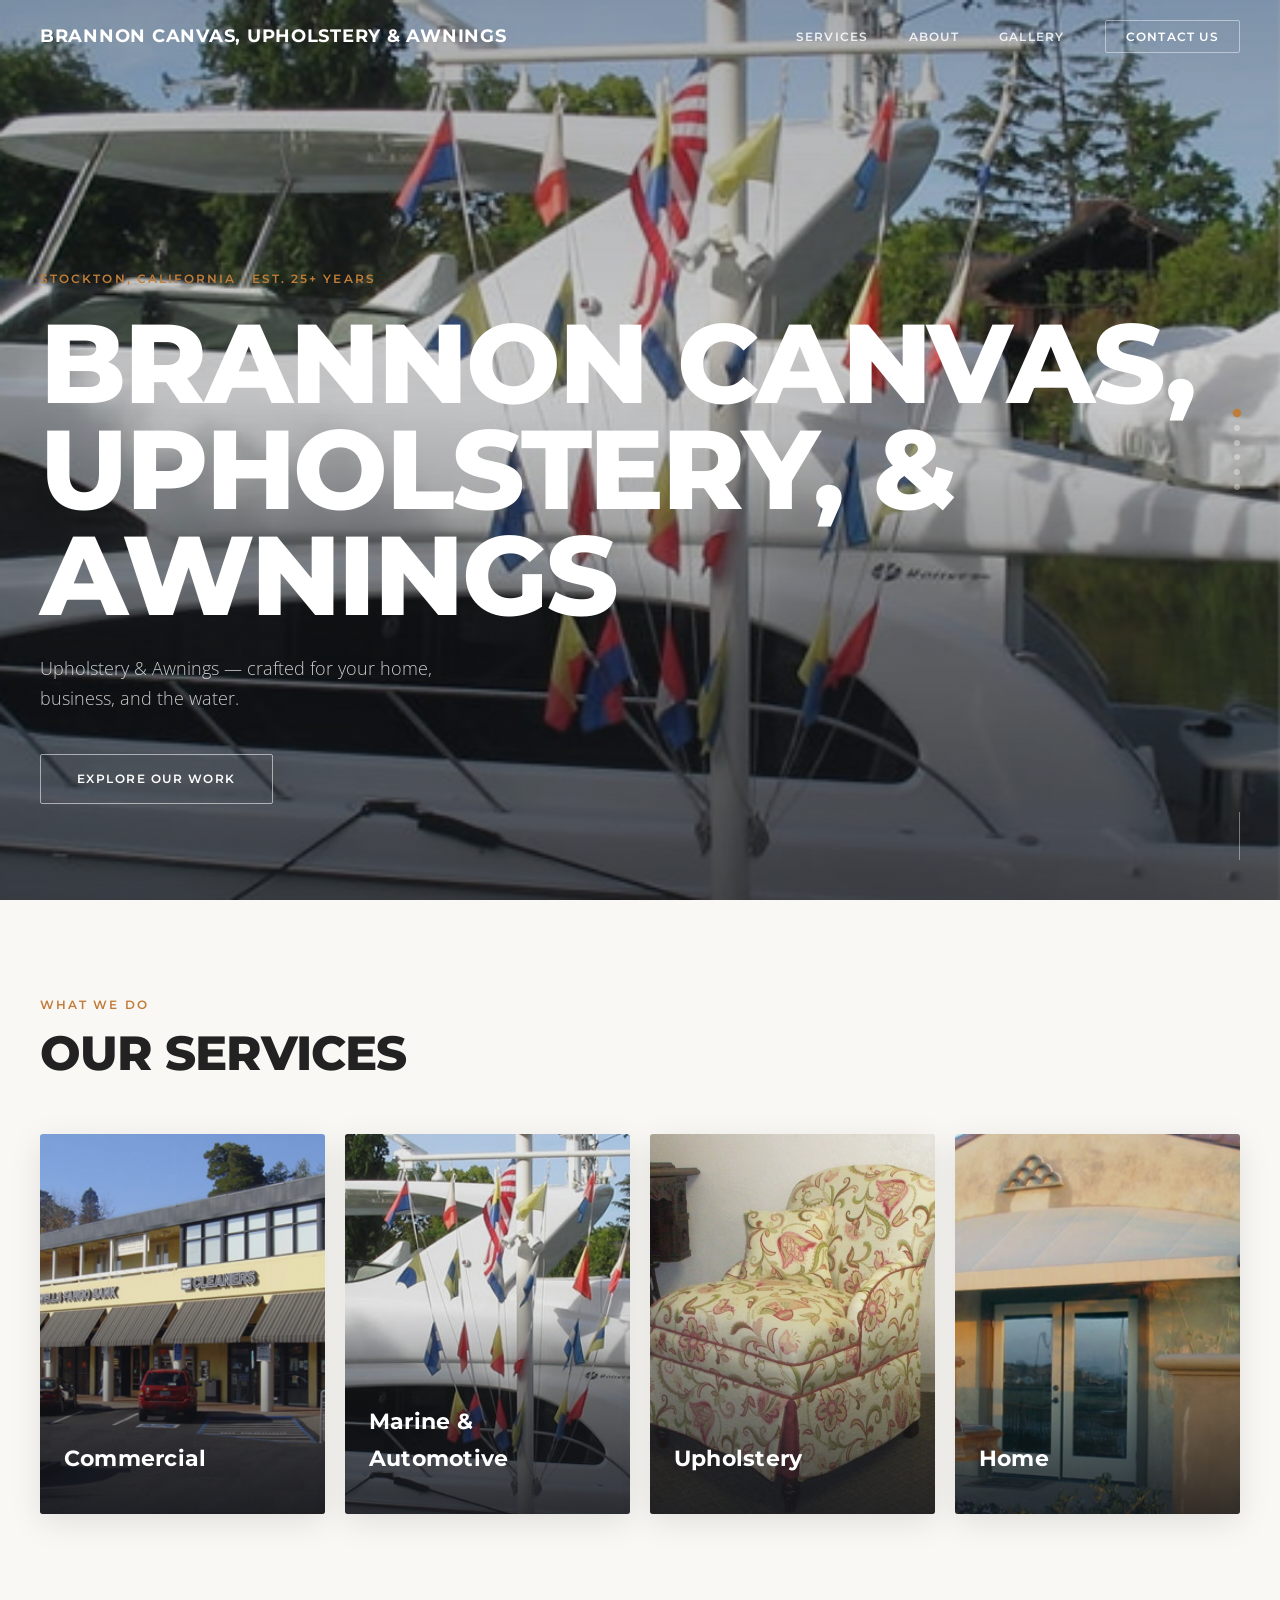
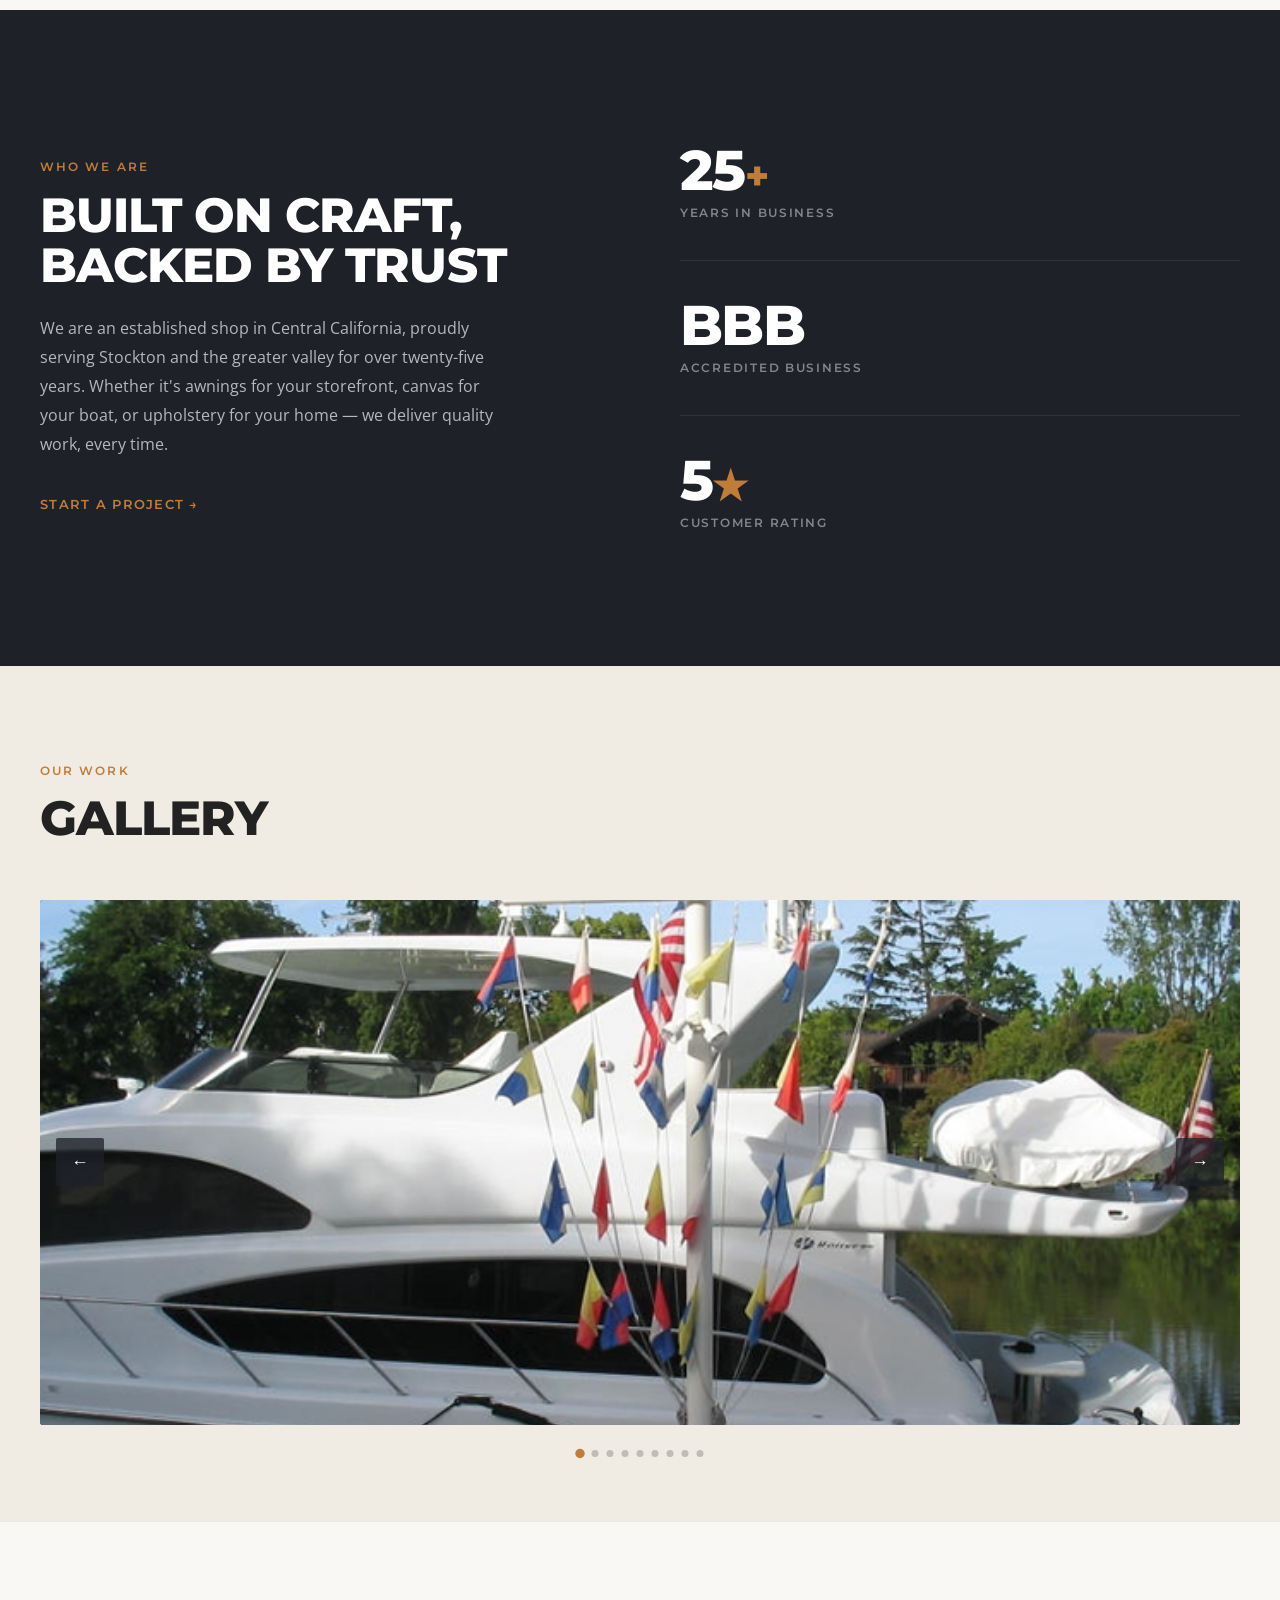
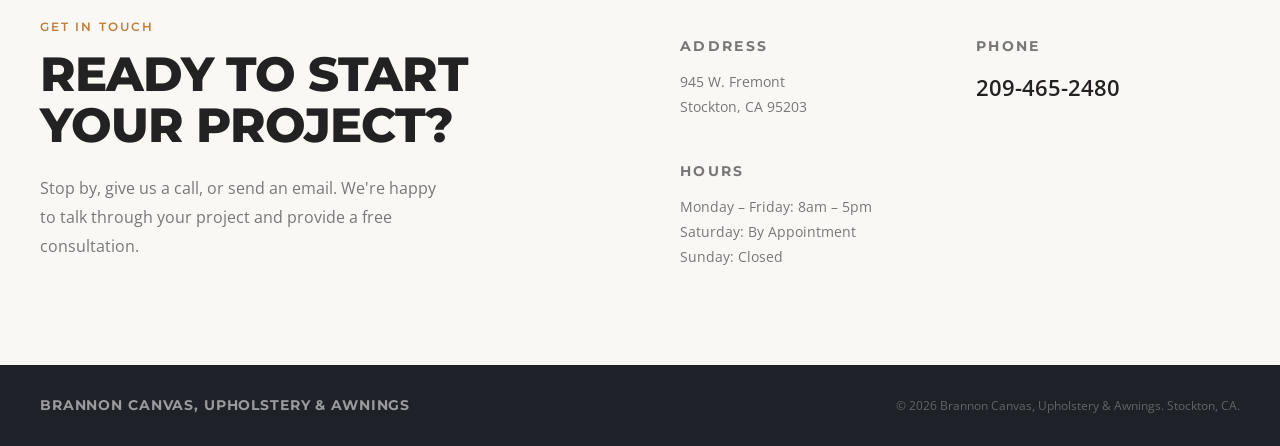
==== commit 97232562: "Redesign as single-page site with slate/amber palette and update business name - Replace multi-page " ====
--- a/index.html
+++ b/index.html
@@ -3,7 +3,7 @@
 <head>
     <meta charset="UTF-8">
     <meta name="viewport" content="width=device-width, initial-scale=1.0">
-    <title>Brannon Canvas — Upholstery & Awnings, Stockton CA</title>
+    <title>Brannon Canvas, Upholstery &amp; Awnings — Stockton, CA</title>
     <link rel="stylesheet" href="css/style.css">
     <link rel="preconnect" href="https://fonts.googleapis.com">
     <link rel="preconnect" href="https://fonts.gstatic.com" crossorigin>
@@ -14,7 +14,7 @@
     <!-- Navigation -->
     <nav class="main-nav" id="mainNav">
         <div class="nav-inner">
-            <a href="#hero" class="nav-logo">Brannon Canvas</a>
+            <a href="#hero" class="nav-logo">Brannon Canvas, Upholstery &amp; Awnings</a>
             <button class="nav-hamburger" id="navHamburger" aria-label="Toggle menu">
                 <span></span><span></span><span></span>
             </button>
@@ -40,7 +40,7 @@
         <div class="hero-overlay"></div>
         <div class="hero-content">
             <p class="hero-eyebrow">Stockton, California · Est. 25+ Years</p>
-            <h1 class="hero-title">Brannon<br>Canvas</h1>
+            <h1 class="hero-title">Brannon Canvas,<br>Upholstery, &amp; Awnings</h1>
             <p class="hero-sub">Upholstery &amp; Awnings — crafted for your home,<br>business, and the water.</p>
             <a href="#services" class="hero-btn">Explore Our Work</a>
         </div>
@@ -176,8 +176,8 @@
     <!-- Footer -->
     <footer class="site-footer">
         <div class="footer-inner">
-            <span class="footer-logo">Brannon Canvas</span>
-            <span class="footer-copy">&copy; <span id="year"></span> Brannon Canvas. Stockton, CA.</span>
+            <span class="footer-logo">Brannon Canvas, Upholstery &amp; Awnings</span>
+            <span class="footer-copy">&copy; <span id="year"></span> Brannon Canvas, Upholstery &amp; Awnings. Stockton, CA.</span>
         </div>
     </footer>
 
--- a/css/style.css
+++ b/css/style.css
@@ -622,6 +622,7 @@
 .contact-block a {
     color: var(--text);
     font-weight: 600;
+    font-size: 1.35rem;
     transition: color 0.2s;
 }
 .contact-block a:hover { color: var(--accent); }
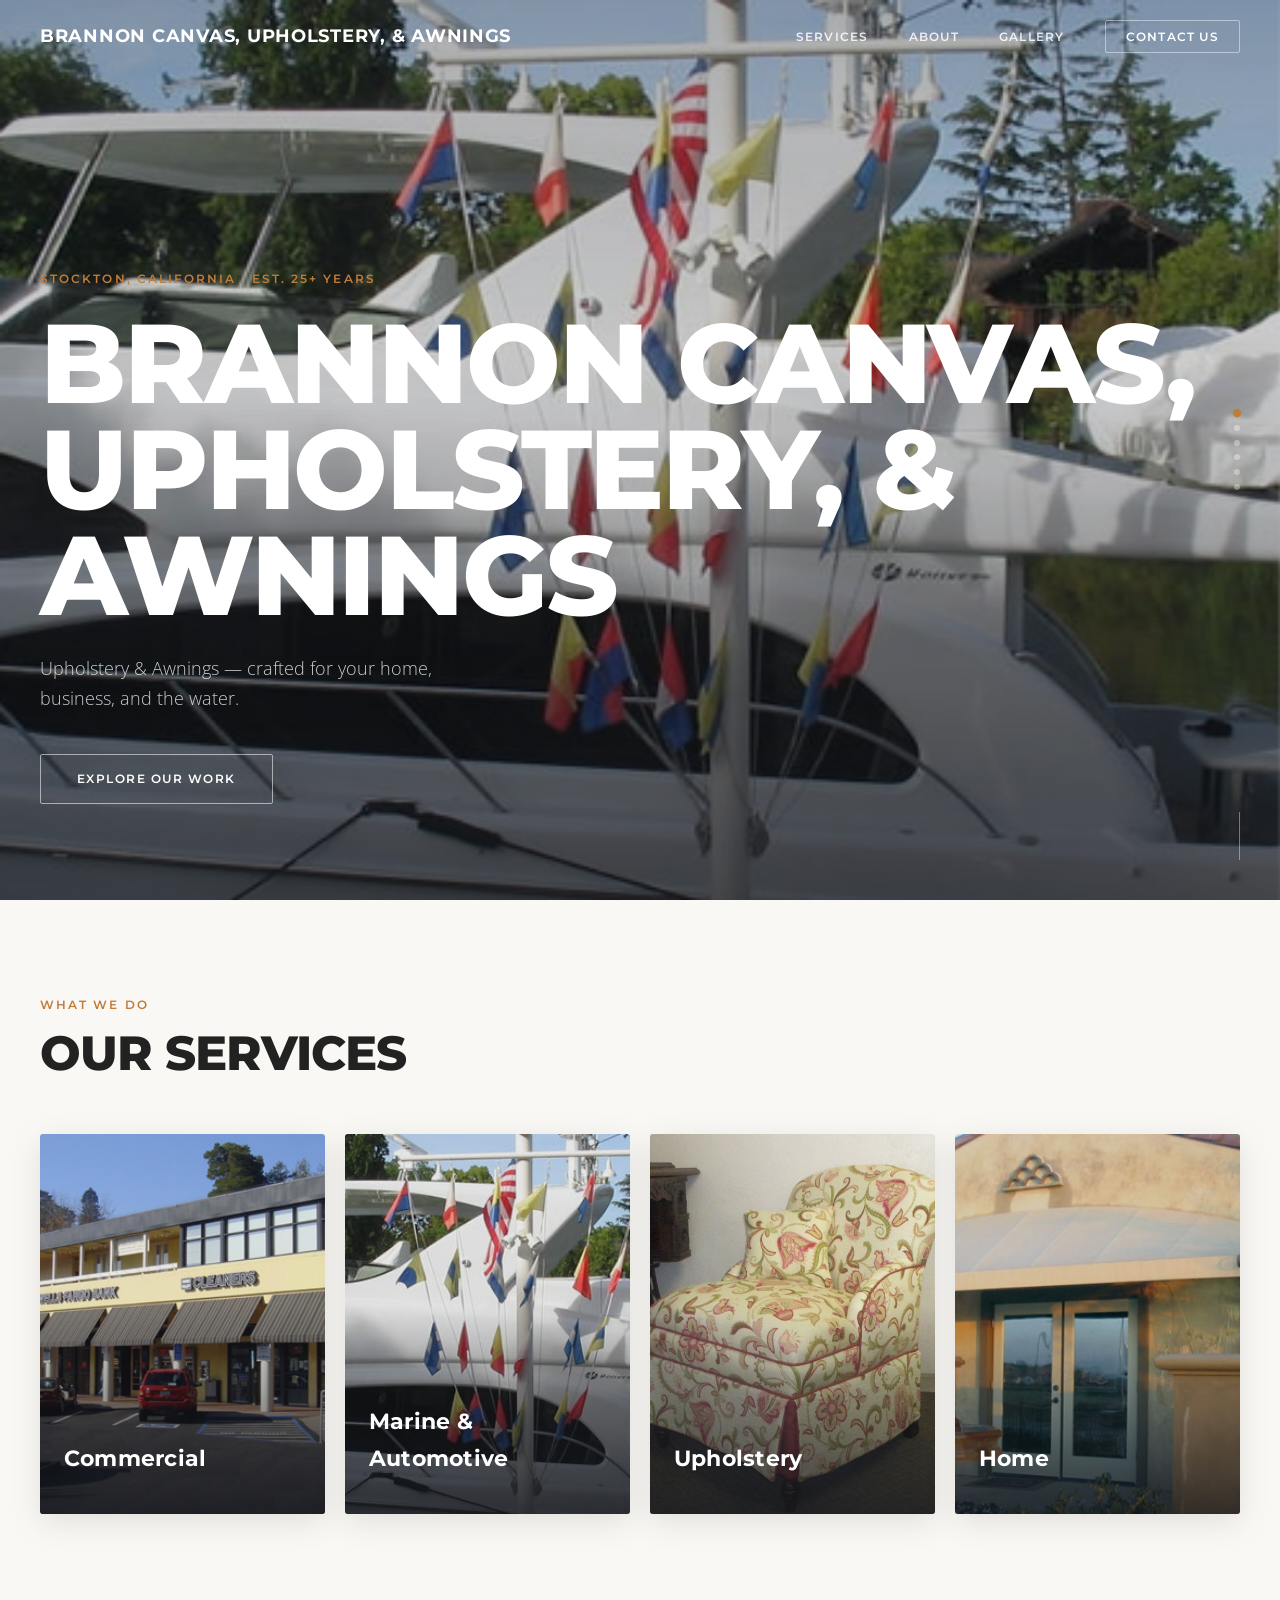
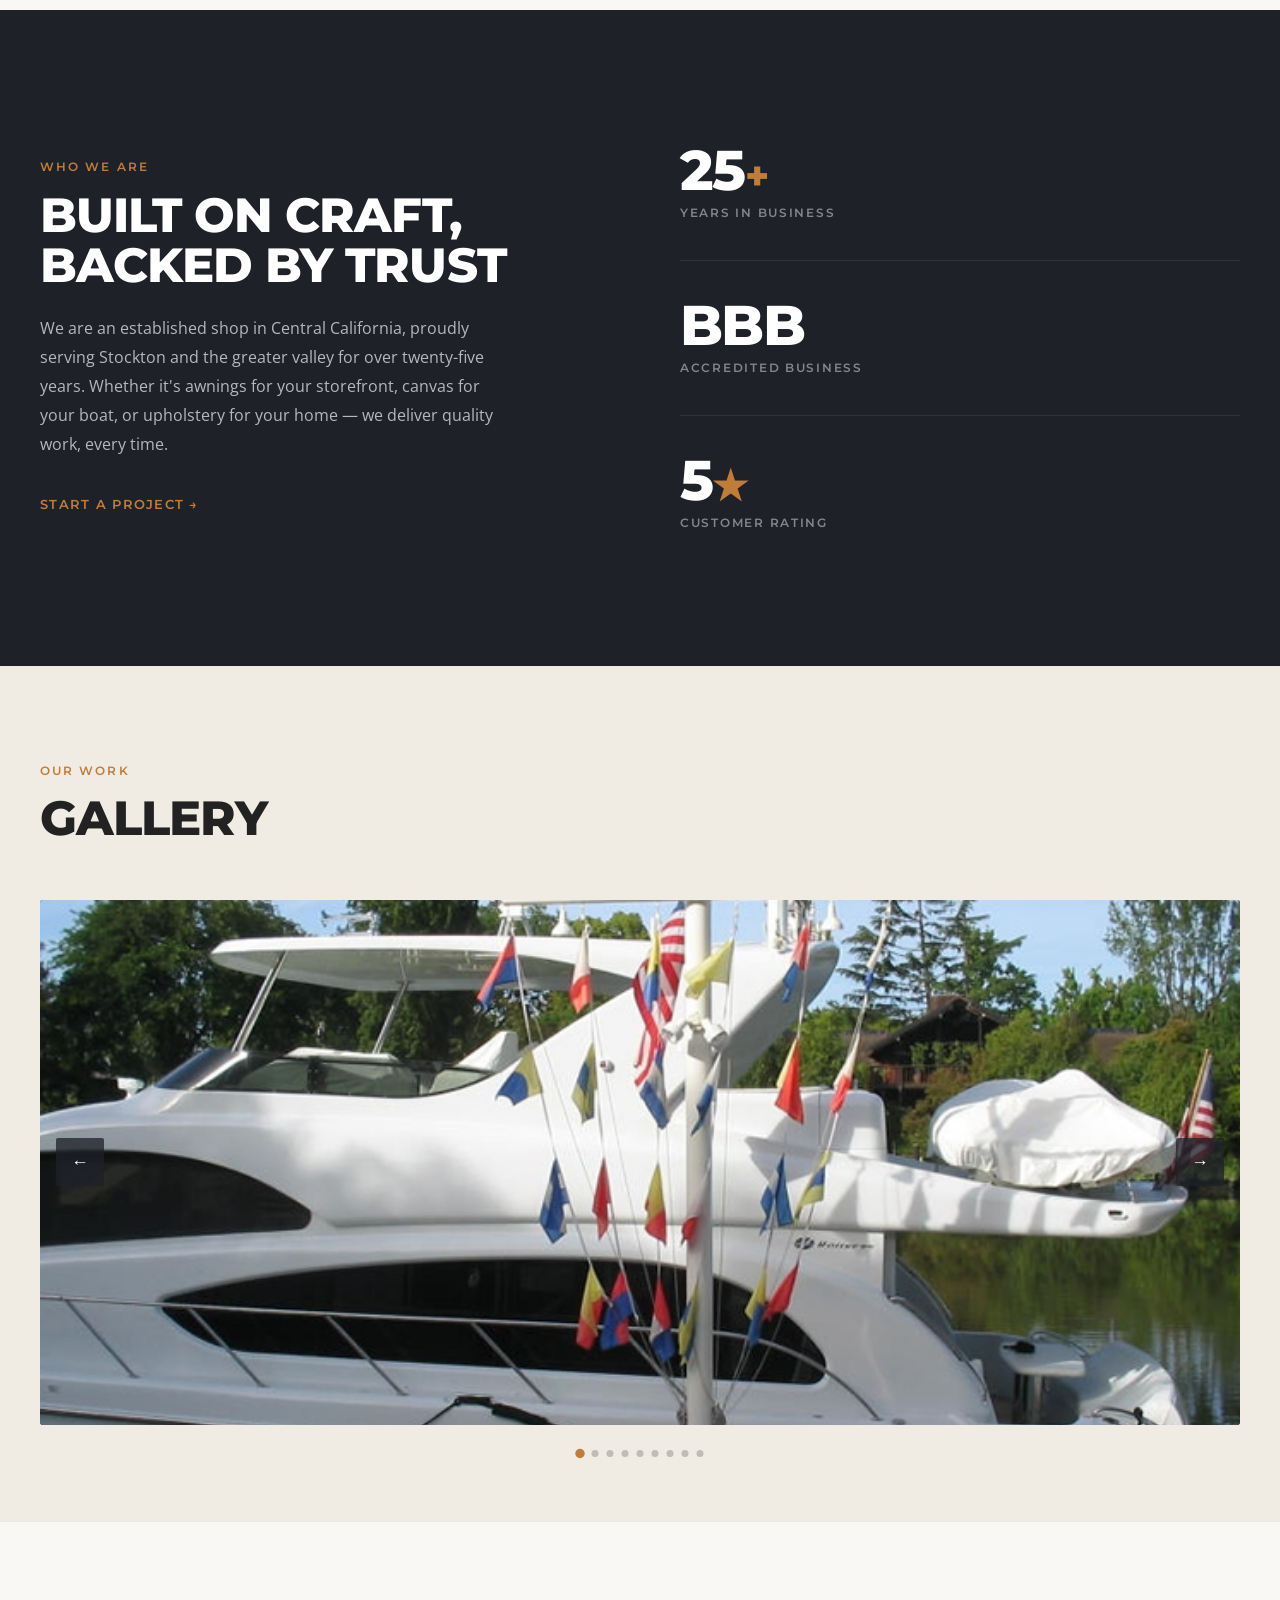
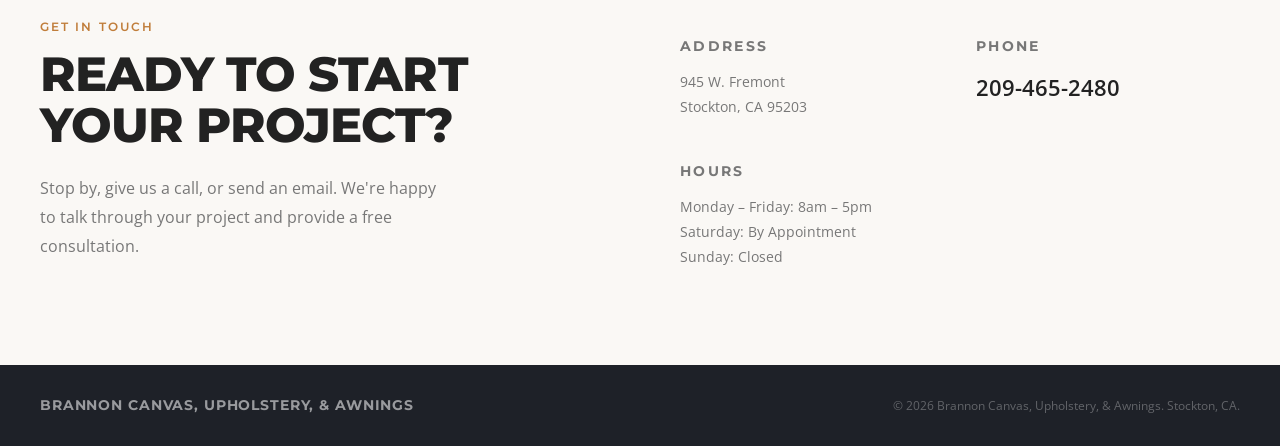
==== commit 7f255d73: "Add missing comma in business name Co-Authored-By: Claude Sonnet 4.6 <noreply@anthropic.com>" ====
--- a/index.html
+++ b/index.html
@@ -3,7 +3,7 @@
 <head>
     <meta charset="UTF-8">
     <meta name="viewport" content="width=device-width, initial-scale=1.0">
-    <title>Brannon Canvas, Upholstery &amp; Awnings — Stockton, CA</title>
+    <title>Brannon Canvas, Upholstery, &amp; Awnings — Stockton, CA</title>
     <link rel="stylesheet" href="css/style.css">
     <link rel="preconnect" href="https://fonts.googleapis.com">
     <link rel="preconnect" href="https://fonts.gstatic.com" crossorigin>
@@ -14,7 +14,7 @@
     <!-- Navigation -->
     <nav class="main-nav" id="mainNav">
         <div class="nav-inner">
-            <a href="#hero" class="nav-logo">Brannon Canvas, Upholstery &amp; Awnings</a>
+            <a href="#hero" class="nav-logo">Brannon Canvas, Upholstery, &amp; Awnings</a>
             <button class="nav-hamburger" id="navHamburger" aria-label="Toggle menu">
                 <span></span><span></span><span></span>
             </button>
@@ -176,8 +176,8 @@
     <!-- Footer -->
     <footer class="site-footer">
         <div class="footer-inner">
-            <span class="footer-logo">Brannon Canvas, Upholstery &amp; Awnings</span>
-            <span class="footer-copy">&copy; <span id="year"></span> Brannon Canvas, Upholstery &amp; Awnings. Stockton, CA.</span>
+            <span class="footer-logo">Brannon Canvas, Upholstery, &amp; Awnings</span>
+            <span class="footer-copy">&copy; <span id="year"></span> Brannon Canvas, Upholstery, &amp; Awnings. Stockton, CA.</span>
         </div>
     </footer>
 
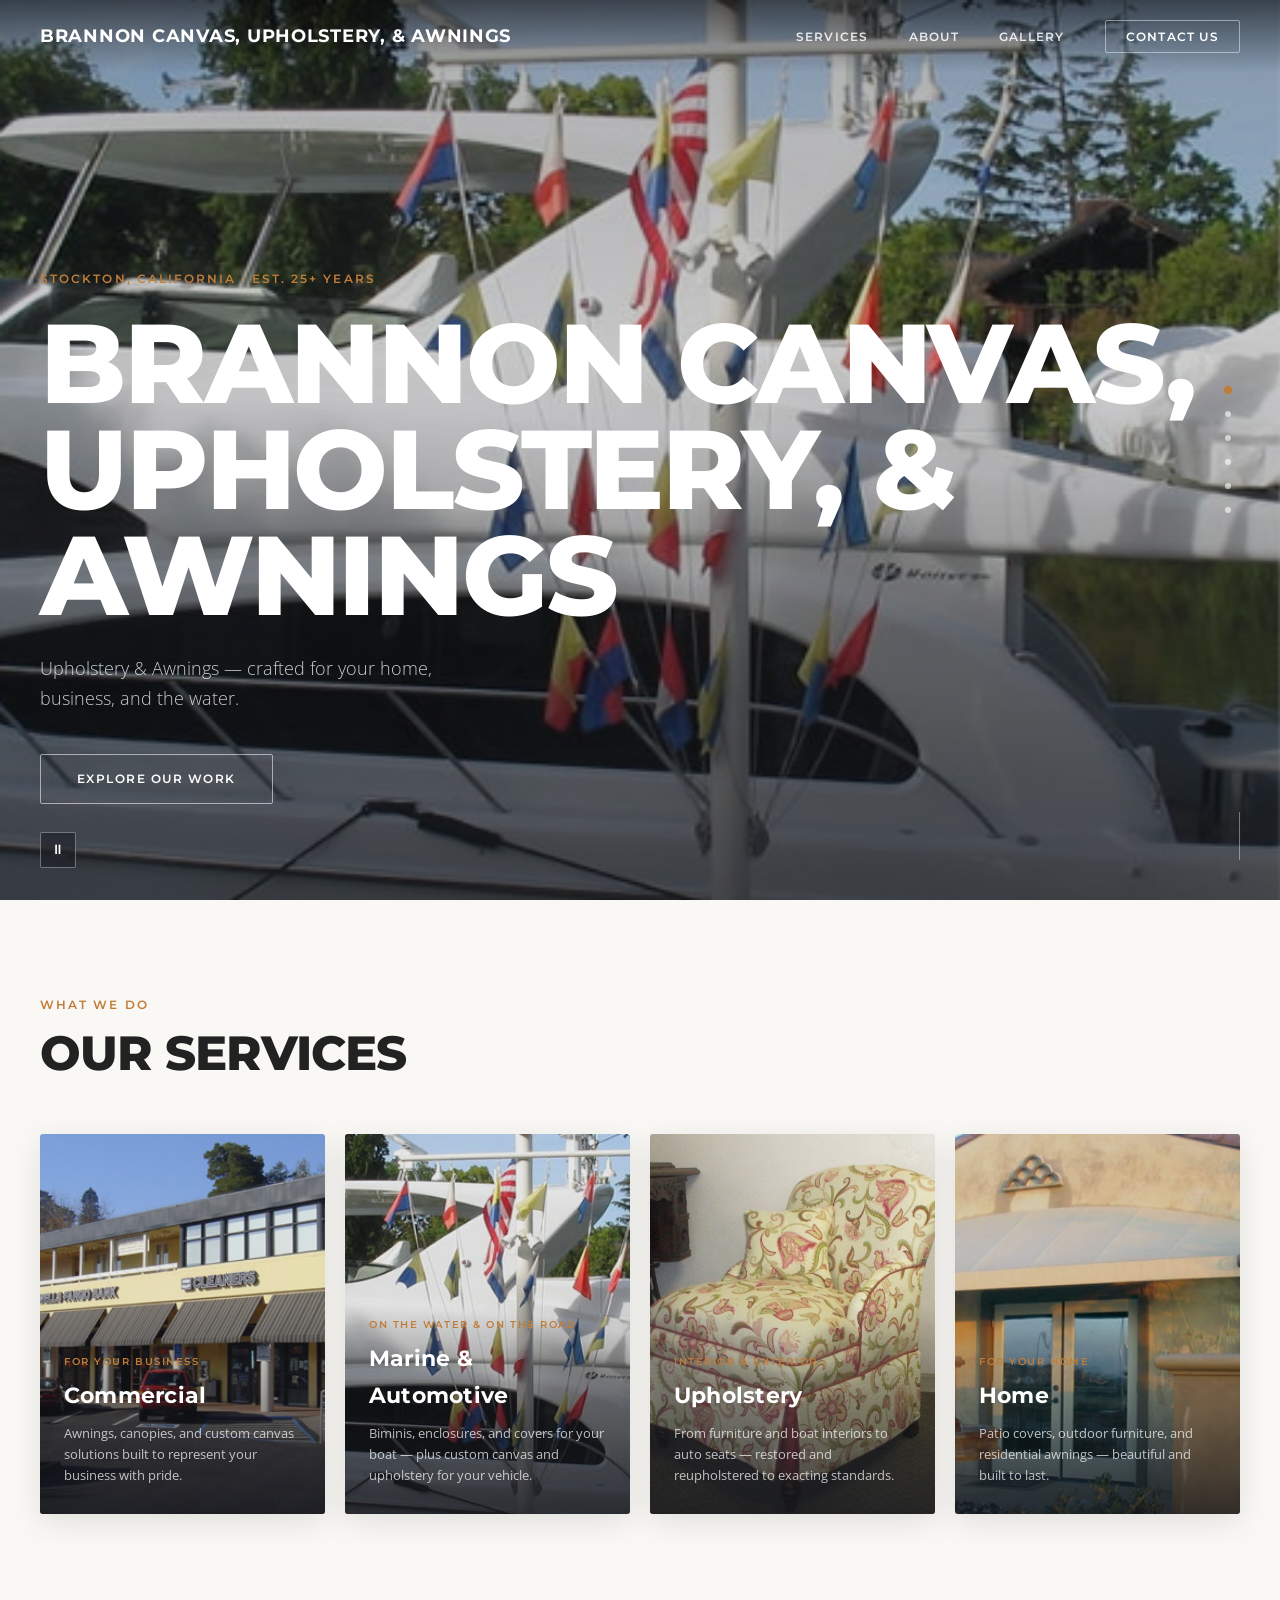
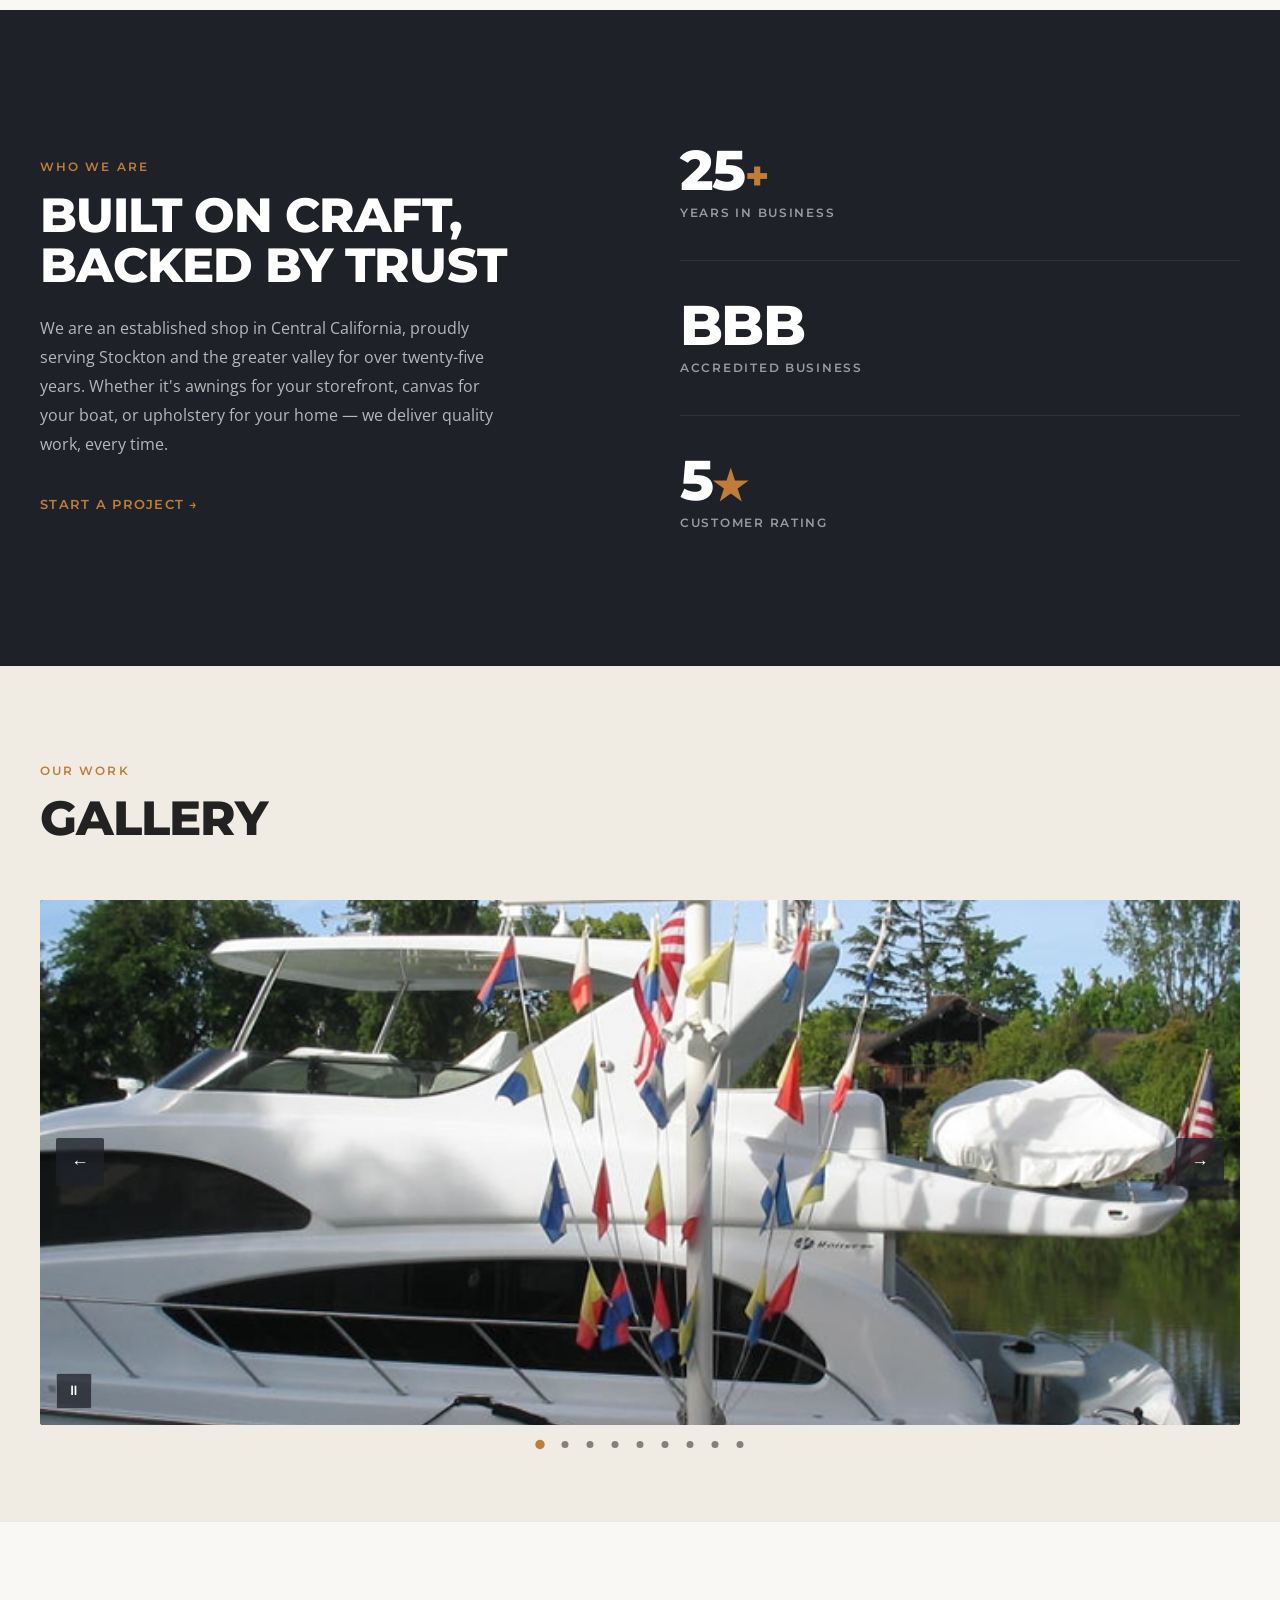
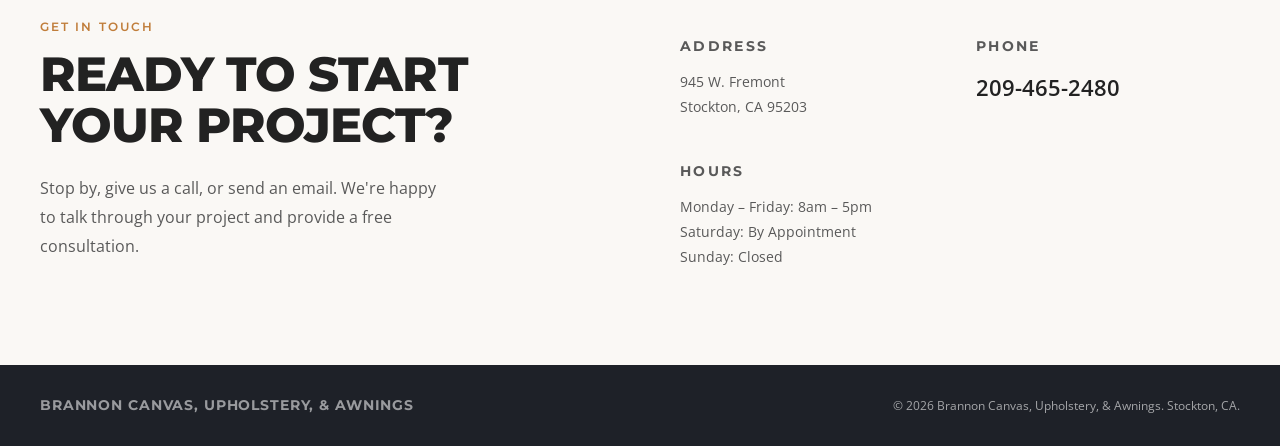
==== commit b4e27174: "Fix WCAG 2.2 accessibility violations across site - Add skip link, <main> landmark, and focus-visibl" ====
--- a/index.html
+++ b/index.html
@@ -11,11 +11,13 @@
 </head>
 <body>
 
+    <a href="#main-content" class="skip-link">Skip to main content</a>
+
     <!-- Navigation -->
     <nav class="main-nav" id="mainNav">
         <div class="nav-inner">
             <a href="#hero" class="nav-logo">Brannon Canvas, Upholstery, &amp; Awnings</a>
-            <button class="nav-hamburger" id="navHamburger" aria-label="Toggle menu">
+            <button class="nav-hamburger" id="navHamburger" aria-label="Toggle menu" aria-expanded="false" aria-controls="navLinks">
                 <span></span><span></span><span></span>
             </button>
             <ul class="nav-links" id="navLinks">
@@ -26,6 +28,8 @@
             </ul>
         </div>
     </nav>
+
+    <main id="main-content">
 
     <!-- Hero Section -->
     <section class="hero" id="hero">
@@ -48,6 +52,7 @@
             <span></span>
         </div>
         <div class="hero-dots" id="heroDots"></div>
+        <button class="carousel-pause" id="heroPauseBtn" aria-label="Pause slideshow" aria-controls="heroCarousel">&#9208;</button>
     </section>
 
     <!-- Services Section -->
@@ -107,7 +112,7 @@
             </div>
             <div class="about-stats fade-up" style="--delay: 120ms">
                 <div class="stat">
-                    <span class="stat-number">25<em>+</em></span>
+                    <span class="stat-number">25<span class="stat-em">+</span></span>
                     <span class="stat-label">Years in Business</span>
                 </div>
                 <div class="stat-divider"></div>
@@ -117,7 +122,7 @@
                 </div>
                 <div class="stat-divider"></div>
                 <div class="stat">
-                    <span class="stat-number">5<em>★</em></span>
+                    <span class="stat-number">5<span class="stat-em">★</span></span>
                     <span class="stat-label">Customer Rating</span>
                 </div>
             </div>
@@ -144,6 +149,7 @@
             </div>
             <button class="gallery-prev" aria-label="Previous">&#8592;</button>
             <button class="gallery-next" aria-label="Next">&#8594;</button>
+            <button class="carousel-pause gallery-pause" id="galleryPauseBtn" aria-label="Pause slideshow" aria-controls="galleryCarousel">&#9208;</button>
             <div class="gallery-dots" id="galleryDots"></div>
         </div>
     </section>
@@ -173,6 +179,8 @@
         </div>
     </section>
 
+    </main>
+
     <!-- Footer -->
     <footer class="site-footer">
         <div class="footer-inner">
--- a/css/style.css
+++ b/css/style.css
@@ -1,790 +1,957 @@
 /* ================================
    TOKENS & RESET
-   ================================ */
+================================ */
 :root {
-    --dark:        #2c2f36;
-    --dark-deep:   #1e2128;
-    --accent:      #c07d3a;
-    --accent-dark: #a5682e;
-    --bg:          #faf8f5;
-    --bg-alt:      #f0ece4;
-    --text:        #222222;
-    --text-muted:  #777777;
-    --text-light:  #ffffff;
-    --nav-h:       72px;
-    --ease:        cubic-bezier(0.4, 0, 0.2, 1);
-    --shadow-card: 0 8px 32px rgba(0,0,0,0.10);
-    --shadow-lift: 0 20px 48px rgba(0,0,0,0.16);
-}
-
-*, *::before, *::after { margin: 0; padding: 0; box-sizing: border-box; }
-
-html { scroll-behavior: smooth; font-size: 16px; }
+  --dark: #2c2f36;
+  --dark-deep: #1e2128;
+  --accent: #c07d3a;
+  --accent-dark: #a5682e;
+  --bg: #faf8f5;
+  --bg-alt: #f0ece4;
+  --text: #222222;
+  --text-muted: #595959;
+  --text-light: #ffffff;
+  --nav-h: 72px;
+  --ease: cubic-bezier(0.4, 0, 0.2, 1);
+  --shadow-card: 0 8px 32px rgba(0,0,0,0.10);
+  --shadow-lift: 0 20px 48px rgba(0,0,0,0.16);
+}
+
+*, *::before, *::after {
+  margin: 0;
+  padding: 0;
+  box-sizing: border-box;
+}
+
+html {
+  scroll-behavior: smooth;
+  font-size: 16px;
+  scroll-padding-top: calc(var(--nav-h) + 1rem);
+}
 
 body {
-    font-family: 'Open Sans', system-ui, sans-serif;
-    background: var(--bg);
-    color: var(--text);
-    line-height: 1.7;
-    overflow-x: hidden;
-}
-
-img { display: block; max-width: 100%; height: auto; }
-a { text-decoration: none; color: inherit; }
-ul { list-style: none; }
+  font-family: 'Open Sans', system-ui, sans-serif;
+  background: var(--bg);
+  color: var(--text);
+  line-height: 1.7;
+  overflow-x: hidden;
+}
+
+img {
+  display: block;
+  max-width: 100%;
+  height: auto;
+}
+
+a {
+  text-decoration: none;
+  color: inherit;
+}
+
+ul {
+  list-style: none;
+}
+
+/* ================================
+   SKIP LINK & FOCUS
+================================ */
+.skip-link {
+  position: absolute;
+  top: -100%;
+  left: 1rem;
+  z-index: 9999;
+  background: var(--dark-deep);
+  color: var(--text-light);
+  padding: 0.75rem 1.25rem;
+  font-family: 'Montserrat', sans-serif;
+  font-size: 0.85rem;
+  font-weight: 600;
+  text-transform: uppercase;
+  letter-spacing: 0.08em;
+  border-radius: 0 0 4px 4px;
+  text-decoration: none;
+  transition: top 0.2s;
+}
+
+.skip-link:focus {
+  top: 0;
+}
+
+:focus-visible {
+  outline: 3px solid var(--accent);
+  outline-offset: 2px;
+  border-radius: 2px;
+}
+
+.sr-only {
+  position: absolute;
+  width: 1px;
+  height: 1px;
+  padding: 0;
+  margin: -1px;
+  overflow: hidden;
+  clip: rect(0, 0, 0, 0);
+  white-space: nowrap;
+  border: 0;
+}
 
 /* ================================
    NAVIGATION
-   ================================ */
+================================ */
 .main-nav {
+  position: fixed;
+  top: 0;
+  left: 0;
+  right: 0;
+  z-index: 900;
+  height: var(--nav-h);
+  background: linear-gradient(to bottom, rgba(0,0,0,0.55) 0%, transparent 100%);
+  transition: background 0.4s var(--ease), backdrop-filter 0.4s var(--ease), box-shadow 0.4s var(--ease);
+}
+
+.main-nav.scrolled {
+  background: rgba(30, 33, 40, 0.97);
+  backdrop-filter: blur(12px);
+  -webkit-backdrop-filter: blur(12px);
+  box-shadow: 0 2px 24px rgba(0,0,0,0.22);
+}
+
+.nav-inner {
+  max-width: 1280px;
+  margin: 0 auto;
+  padding: 0 2.5rem;
+  height: 100%;
+  display: flex;
+  align-items: center;
+  justify-content: space-between;
+}
+
+.nav-logo {
+  font-family: 'Montserrat', sans-serif;
+  font-weight: 700;
+  font-size: 1.15rem;
+  letter-spacing: 0.04em;
+  text-transform: uppercase;
+  color: var(--text-light);
+  transition: opacity 0.2s;
+}
+
+.nav-logo:hover {
+  opacity: 0.75;
+}
+
+.nav-links {
+  display: flex;
+  align-items: center;
+  gap: 2.5rem;
+}
+
+.nav-links a {
+  font-family: 'Montserrat', sans-serif;
+  font-weight: 600;
+  font-size: 0.78rem;
+  letter-spacing: 0.1em;
+  text-transform: uppercase;
+  color: rgba(255,255,255,0.85);
+  transition: color 0.2s;
+}
+
+.nav-links a:hover {
+  color: var(--accent);
+}
+
+.nav-links .nav-cta {
+  border: 1.5px solid rgba(255,255,255,0.45);
+  padding: 0.5rem 1.25rem;
+  border-radius: 2px;
+  color: var(--text-light);
+  transition: background 0.25s, border-color 0.25s;
+}
+
+.nav-links .nav-cta:hover {
+  background: var(--accent);
+  border-color: var(--accent);
+  color: var(--text-light);
+}
+
+/* Hamburger */
+.nav-hamburger {
+  display: none;
+  flex-direction: column;
+  gap: 5px;
+  background: none;
+  border: none;
+  cursor: pointer;
+  padding: 6px;
+}
+
+.nav-hamburger span {
+  display: block;
+  width: 24px;
+  height: 2px;
+  background: var(--text-light);
+  transition: all 0.3s var(--ease);
+  transform-origin: center;
+}
+
+.nav-hamburger.open span:nth-child(1) {
+  transform: translateY(7px) rotate(45deg);
+}
+
+.nav-hamburger.open span:nth-child(2) {
+  opacity: 0;
+}
+
+.nav-hamburger.open span:nth-child(3) {
+  transform: translateY(-7px) rotate(-45deg);
+}
+
+/* ================================
+   HERO
+================================ */
+.hero {
+  position: relative;
+  height: 100vh;
+  min-height: 600px;
+  overflow: hidden;
+  display: flex;
+  align-items: flex-end;
+}
+
+.hero-carousel {
+  position: absolute;
+  inset: 0;
+}
+
+.hero-slide {
+  position: absolute;
+  inset: 0;
+  background-size: cover;
+  background-position: center;
+  opacity: 0;
+  transition: opacity 1s var(--ease);
+  transform: scale(1.04);
+  animation: none;
+}
+
+.hero-slide.active {
+  opacity: 1;
+  animation: heroZoom 6s var(--ease) forwards;
+}
+
+@keyframes heroZoom {
+  from { transform: scale(1.04); }
+  to   { transform: scale(1.00); }
+}
+
+.hero-overlay {
+  position: absolute;
+  inset: 0;
+  background: linear-gradient(
+    to bottom,
+    rgba(20, 22, 28, 0.35) 0%,
+    rgba(20, 22, 28, 0.20) 40%,
+    rgba(20, 22, 28, 0.65) 100%
+  );
+  z-index: 1;
+}
+
+.hero-content {
+  position: relative;
+  z-index: 2;
+  max-width: 1280px;
+  width: 100%;
+  margin: 0 auto;
+  padding: 0 2.5rem 6rem;
+}
+
+.hero-eyebrow {
+  font-family: 'Montserrat', sans-serif;
+  font-size: 0.72rem;
+  font-weight: 600;
+  letter-spacing: 0.18em;
+  text-transform: uppercase;
+  color: var(--accent);
+  margin-bottom: 1.25rem;
+}
+
+.hero-title {
+  font-family: 'Montserrat', sans-serif;
+  font-weight: 800;
+  font-size: clamp(3.5rem, 9vw, 7rem);
+  line-height: 0.95;
+  letter-spacing: -0.02em;
+  color: var(--text-light);
+  margin-bottom: 1.5rem;
+  text-transform: uppercase;
+}
+
+.hero-sub {
+  font-family: 'Open Sans', sans-serif;
+  font-weight: 300;
+  font-size: clamp(0.95rem, 1.8vw, 1.15rem);
+  color: rgba(255,255,255,0.78);
+  margin-bottom: 2.5rem;
+  max-width: 480px;
+  line-height: 1.65;
+}
+
+.hero-btn {
+  display: inline-block;
+  font-family: 'Montserrat', sans-serif;
+  font-weight: 600;
+  font-size: 0.78rem;
+  letter-spacing: 0.12em;
+  text-transform: uppercase;
+  color: var(--text-light);
+  border: 1.5px solid rgba(255,255,255,0.55);
+  padding: 0.85rem 2.25rem;
+  border-radius: 2px;
+  transition: background 0.25s, border-color 0.25s;
+}
+
+.hero-btn:hover {
+  background: var(--accent);
+  border-color: var(--accent);
+}
+
+/* Hero scroll hint */
+.hero-scroll-hint {
+  position: absolute;
+  bottom: 2.5rem;
+  right: 2.5rem;
+  z-index: 2;
+}
+
+.hero-scroll-hint span {
+  display: block;
+  width: 1.5px;
+  height: 48px;
+  background: rgba(255,255,255,0.4);
+  animation: scrollDrop 1.8s ease-in-out infinite;
+  margin: 0 auto;
+}
+
+@keyframes scrollDrop {
+  0%   { transform: scaleY(0); transform-origin: top; opacity: 0; }
+  50%  { opacity: 1; }
+  100% { transform: scaleY(1); transform-origin: top; opacity: 0; }
+}
+
+/* Hero dots */
+.hero-dots {
+  position: absolute;
+  right: 2.5rem;
+  top: 50%;
+  transform: translateY(-50%);
+  z-index: 2;
+  display: flex;
+  flex-direction: column;
+  gap: 0;
+}
+
+.hero-dot {
+  width: 6px;
+  height: 6px;
+  border-radius: 50%;
+  background: rgba(255,255,255,0.6);
+  background-clip: content-box;
+  box-sizing: content-box;
+  border: 9px solid transparent;
+  cursor: pointer;
+  transition: background 0.3s, transform 0.3s;
+  padding: 0;
+}
+
+.hero-dot.active {
+  background: var(--accent);
+  background-clip: content-box;
+  transform: scale(1.4);
+}
+
+/* ================================
+   SHARED SECTION STYLES
+================================ */
+.section {
+  padding: 6rem 0;
+}
+
+.section-header {
+  max-width: 1280px;
+  margin: 0 auto 3.5rem;
+  padding: 0 2.5rem;
+}
+
+.section-label {
+  font-family: 'Montserrat', sans-serif;
+  font-size: 0.72rem;
+  font-weight: 600;
+  letter-spacing: 0.18em;
+  text-transform: uppercase;
+  color: var(--accent);
+  margin-bottom: 0.75rem;
+}
+
+.section-title {
+  font-family: 'Montserrat', sans-serif;
+  font-weight: 800;
+  font-size: clamp(2rem, 4vw, 3rem);
+  line-height: 1.05;
+  letter-spacing: -0.02em;
+  text-transform: uppercase;
+  color: var(--text);
+}
+
+/* ================================
+   SERVICES
+================================ */
+.services {
+  background: var(--bg);
+}
+
+.services-grid {
+  max-width: 1280px;
+  margin: 0 auto;
+  padding: 0 2.5rem;
+  display: grid;
+  grid-template-columns: repeat(4, 1fr);
+  gap: 1.25rem;
+}
+
+.service-card {
+  position: relative;
+  overflow: hidden;
+  border-radius: 3px;
+  aspect-ratio: 3 / 4;
+  cursor: default;
+  box-shadow: var(--shadow-card);
+  transition: transform 0.4s var(--ease), box-shadow 0.4s var(--ease);
+}
+
+.service-card:hover {
+  transform: translateY(-6px);
+  box-shadow: var(--shadow-lift);
+}
+
+.service-card-img {
+  position: absolute;
+  inset: 0;
+  background-size: cover;
+  background-position: center;
+  transition: transform 0.6s var(--ease);
+}
+
+.service-card:hover .service-card-img {
+  transform: scale(1.06);
+}
+
+.service-card-overlay {
+  position: absolute;
+  inset: 0;
+  background: linear-gradient(to top, rgba(20,22,28,0.80) 0%, rgba(20,22,28,0.10) 55%);
+  transition: background 0.4s;
+}
+
+.service-card:hover .service-card-overlay {
+  background: linear-gradient(to top, rgba(20,22,28,0.88) 0%, rgba(20,22,28,0.20) 55%);
+}
+
+.service-card-content {
+  position: absolute;
+  bottom: 0;
+  left: 0;
+  right: 0;
+  padding: 1.75rem 1.5rem;
+  color: var(--text-light);
+}
+
+.service-card-content .service-label {
+  font-family: 'Montserrat', sans-serif;
+  font-size: 0.65rem;
+  font-weight: 600;
+  letter-spacing: 0.15em;
+  text-transform: uppercase;
+  color: var(--accent);
+  margin-bottom: 0.4rem;
+}
+
+.service-card-content h3 {
+  font-family: 'Montserrat', sans-serif;
+  font-weight: 700;
+  font-size: 1.35rem;
+  letter-spacing: 0.01em;
+  margin-bottom: 0.6rem;
+}
+
+.service-card-content p {
+  font-size: 0.82rem;
+  line-height: 1.6;
+  color: rgba(255,255,255,0.72);
+  overflow: hidden;
+}
+
+/* ================================
+   ABOUT
+================================ */
+.about {
+  background: var(--dark-deep);
+  color: var(--text-light);
+}
+
+.about-inner {
+  max-width: 1280px;
+  margin: 0 auto;
+  padding: 0 2.5rem;
+  display: grid;
+  grid-template-columns: 1fr 1fr;
+  gap: 5rem;
+  align-items: center;
+}
+
+.about .section-label { color: var(--accent); }
+.about .section-title  { color: var(--text-light); }
+
+.about-body {
+  font-size: 1rem;
+  line-height: 1.8;
+  color: rgba(255,255,255,0.68);
+  margin: 1.5rem 0 2rem;
+  max-width: 460px;
+}
+
+.about-link {
+  font-family: 'Montserrat', sans-serif;
+  font-size: 0.8rem;
+  font-weight: 600;
+  letter-spacing: 0.1em;
+  text-transform: uppercase;
+  color: var(--accent);
+  transition: letter-spacing 0.25s;
+}
+
+.about-link:hover {
+  letter-spacing: 0.18em;
+}
+
+.about-stats {
+  display: flex;
+  flex-direction: column;
+  gap: 0;
+}
+
+.stat {
+  padding: 2.25rem 0;
+  display: flex;
+  flex-direction: column;
+  gap: 0.4rem;
+}
+
+.stat-number {
+  font-family: 'Montserrat', sans-serif;
+  font-weight: 800;
+  font-size: 3.5rem;
+  line-height: 1;
+  letter-spacing: -0.03em;
+  color: var(--text-light);
+}
+
+.stat-em {
+  color: var(--accent);
+  font-size: 2.5rem;
+}
+
+.stat-label {
+  font-family: 'Montserrat', sans-serif;
+  font-size: 0.72rem;
+  font-weight: 600;
+  letter-spacing: 0.15em;
+  text-transform: uppercase;
+  color: rgba(255,255,255,0.55);
+}
+
+.stat-divider {
+  width: 100%;
+  height: 1px;
+  background: rgba(255,255,255,0.08);
+}
+
+/* ================================
+   GALLERY
+================================ */
+.gallery-section {
+  background: var(--bg-alt);
+}
+
+.gallery-wrap {
+  max-width: 1280px;
+  margin: 0 auto;
+  padding: 0 2.5rem;
+  position: relative;
+}
+
+.gallery-carousel {
+  position: relative;
+  aspect-ratio: 16 / 7;
+  overflow: hidden;
+  border-radius: 3px;
+  background: var(--dark);
+}
+
+.gallery-carousel .gallery-slide {
+  position: absolute;
+  inset: 0;
+  opacity: 0;
+  transition: opacity 0.7s var(--ease);
+}
+
+.gallery-carousel .gallery-slide.active {
+  opacity: 1;
+}
+
+.gallery-carousel .gallery-slide img {
+  width: 100%;
+  height: 100%;
+  object-fit: cover;
+}
+
+.gallery-prev,
+.gallery-next {
+  position: absolute;
+  top: 50%;
+  transform: translateY(-50%);
+  background: rgba(30,33,40,0.75);
+  color: var(--text-light);
+  border: none;
+  width: 48px;
+  height: 48px;
+  display: flex;
+  align-items: center;
+  justify-content: center;
+  font-size: 1.1rem;
+  cursor: pointer;
+  border-radius: 2px;
+  transition: background 0.25s;
+  z-index: 10;
+}
+
+.gallery-prev:hover,
+.gallery-next:hover {
+  background: var(--accent);
+}
+
+.gallery-prev { left: 3.5rem; }
+.gallery-next { right: 3.5rem; }
+
+.gallery-dots {
+  position: absolute;
+  bottom: -2rem;
+  left: 50%;
+  transform: translateX(-50%);
+  display: flex;
+  gap: 0;
+  z-index: 2;
+}
+
+.gallery-dot {
+  width: 7px;
+  height: 7px;
+  border-radius: 50%;
+  background: rgba(0,0,0,0.45);
+  background-clip: content-box;
+  box-sizing: content-box;
+  border: 9px solid transparent;
+  cursor: pointer;
+  transition: background 0.3s, transform 0.3s;
+  padding: 0;
+}
+
+.gallery-dot.active {
+  background: var(--accent);
+  background-clip: content-box;
+  transform: scale(1.35);
+}
+
+/* Carousel pause button */
+.carousel-pause {
+  position: absolute;
+  bottom: 2rem;
+  left: 2.5rem;
+  z-index: 10;
+  width: 36px;
+  height: 36px;
+  display: flex;
+  align-items: center;
+  justify-content: center;
+  background: rgba(30, 33, 40, 0.65);
+  color: var(--text-light);
+  border: 1.5px solid rgba(255, 255, 255, 0.35);
+  border-radius: 2px;
+  font-size: 0.85rem;
+  line-height: 1;
+  cursor: pointer;
+  transition: background 0.25s, border-color 0.25s;
+}
+
+.carousel-pause:hover {
+  background: var(--accent);
+  border-color: var(--accent);
+}
+
+.gallery-pause {
+  bottom: 1rem;
+  left: 3.5rem;
+  background: rgba(30, 33, 40, 0.75);
+}
+
+/* ================================
+   CONTACT
+================================ */
+.contact-section {
+  background: var(--bg);
+  border-top: 1px solid rgba(0,0,0,0.06);
+}
+
+.contact-inner {
+  max-width: 1280px;
+  margin: 0 auto;
+  padding: 0 2.5rem;
+  display: grid;
+  grid-template-columns: 1fr 1fr;
+  gap: 5rem;
+  align-items: start;
+}
+
+.contact-body {
+  font-size: 1rem;
+  line-height: 1.8;
+  color: var(--text-muted);
+  margin-top: 1.5rem;
+  max-width: 400px;
+}
+
+.contact-details {
+  display: grid;
+  grid-template-columns: 1fr 1fr;
+  gap: 2.5rem 2rem;
+  padding-top: 1rem;
+}
+
+.contact-block-label {
+  font-family: 'Montserrat', sans-serif;
+  font-size: 0.68rem;
+  font-weight: 700;
+  letter-spacing: 0.16em;
+  text-transform: uppercase;
+  color: var(--accent);
+  margin-bottom: 0.6rem;
+}
+
+.contact-block p {
+  font-size: 0.9rem;
+  line-height: 1.75;
+  color: var(--text-muted);
+}
+
+.contact-block a {
+  color: var(--text);
+  font-weight: 600;
+  font-size: 1.35rem;
+  transition: color 0.2s;
+}
+
+.contact-block a:hover {
+  color: var(--accent);
+}
+
+/* ================================
+   FOOTER
+================================ */
+.site-footer {
+  background: var(--dark-deep);
+  padding: 1.75rem 0;
+}
+
+.footer-inner {
+  max-width: 1280px;
+  margin: 0 auto;
+  padding: 0 2.5rem;
+  display: flex;
+  align-items: center;
+  justify-content: space-between;
+}
+
+.footer-logo {
+  font-family: 'Montserrat', sans-serif;
+  font-weight: 700;
+  font-size: 0.9rem;
+  letter-spacing: 0.06em;
+  text-transform: uppercase;
+  color: rgba(255,255,255,0.55);
+}
+
+.footer-copy {
+  font-size: 0.78rem;
+  color: rgba(255,255,255,0.6);
+}
+
+/* ================================
+   SCROLL ANIMATIONS
+================================ */
+.fade-up {
+  opacity: 0;
+  transform: translateY(28px);
+  transition: opacity 0.7s var(--ease), transform 0.7s var(--ease);
+  transition-delay: var(--delay, 0ms);
+}
+
+.fade-up.visible {
+  opacity: 1;
+  transform: translateY(0);
+}
+
+/* ================================
+   RESPONSIVE
+================================ */
+@media (max-width: 1024px) {
+  .services-grid { grid-template-columns: repeat(2, 1fr); }
+  .service-card  { aspect-ratio: 4 / 5; }
+  .about-inner,
+  .contact-inner { grid-template-columns: 1fr; gap: 3rem; }
+  .about-stats {
+    flex-direction: row;
+    flex-wrap: wrap;
+    gap: 0;
+    border-top: 1px solid rgba(255,255,255,0.08);
+  }
+  .stat {
+    flex: 1;
+    min-width: 160px;
+    padding: 1.5rem;
+    border-right: 1px solid rgba(255,255,255,0.08);
+  }
+  .stat:last-child { border-right: none; }
+  .stat-divider   { display: none; }
+}
+
+@media (max-width: 768px) {
+  :root {
+    --nav-h: 60px;
+  }
+
+  .main-nav {
+    background: var(--dark-deep) !important;
+  }
+
+  .nav-inner {
+    position: relative;
+    z-index: 901;
+  }
+
+  /* â”€â”€ Mobile nav dropdown â”€â”€ */
+  .nav-links {
     position: fixed;
-    top: 0;
+    top: 0;                                    /* anchor to viewport top, not below nav */
     left: 0;
     right: 0;
-    z-index: 900;
-    height: var(--nav-h);
-    transition: background 0.4s var(--ease), backdrop-filter 0.4s var(--ease), box-shadow 0.4s var(--ease);
-}
-
-.main-nav.scrolled {
-    background: rgba(30, 33, 40, 0.97);
-    backdrop-filter: blur(12px);
-    -webkit-backdrop-filter: blur(12px);
-    box-shadow: 0 2px 24px rgba(0,0,0,0.22);
-}
-
-.nav-inner {
-    max-width: 1280px;
-    margin: 0 auto;
-    padding: 0 2.5rem;
-    height: 100%;
+    z-index: 899;                              /* sits below .main-nav (z-index:900) */
+    background: var(--dark-deep);
+    flex-direction: column;
+    align-items: stretch;
+    gap: 0;
+    padding-top: calc(var(--nav-h) + 1rem);   /* push links below the nav bar */
+    padding-bottom: 1.5rem;
+    transform: translateY(-100%);              /* -100% from top:0 = fully above viewport */
+    visibility: hidden;
+    transition: transform 0.35s var(--ease), visibility 0.35s;
+  }
+
+  .nav-links.open {
+    transform: translateY(0);
+    visibility: visible;
+  }
+
+  .nav-links a {
+    padding: 0.9rem 2rem;
+    font-size: 0.85rem;
+    border-bottom: 1px solid rgba(255,255,255,0.06);
+  }
+
+  .nav-links .nav-cta {
+    border: none;
+    border-radius: 0;
+    padding: 0.9rem 2rem;
+    color: var(--accent);
+  }
+
+  /* Keep logo and hamburger above the dropdown */
+  .nav-logo,
+  .nav-hamburger {
+    position: relative;
+    z-index: 1;
+  }
+
+  .nav-hamburger {
     display: flex;
-    align-items: center;
-    justify-content: space-between;
-}
-
-.nav-logo {
-    font-family: 'Montserrat', sans-serif;
-    font-weight: 700;
-    font-size: 1.15rem;
-    letter-spacing: 0.04em;
-    text-transform: uppercase;
-    color: var(--text-light);
-    transition: opacity 0.2s;
-}
-.nav-logo:hover { opacity: 0.75; }
-
-.nav-links {
-    display: flex;
-    align-items: center;
-    gap: 2.5rem;
-}
-
-.nav-links a {
-    font-family: 'Montserrat', sans-serif;
-    font-weight: 600;
-    font-size: 0.78rem;
-    letter-spacing: 0.1em;
-    text-transform: uppercase;
-    color: rgba(255,255,255,0.85);
-    transition: color 0.2s;
-}
-.nav-links a:hover { color: var(--accent); }
-
-.nav-links .nav-cta {
-    border: 1.5px solid rgba(255,255,255,0.45);
-    padding: 0.5rem 1.25rem;
-    border-radius: 2px;
-    color: var(--text-light);
-    transition: background 0.25s, border-color 0.25s;
-}
-.nav-links .nav-cta:hover {
-    background: var(--accent);
-    border-color: var(--accent);
-    color: var(--text-light);
-}
-
-/* Hamburger */
-.nav-hamburger {
-    display: none;
+    flex-shrink: 0;
+  }
+
+  .nav-logo {
+    font-size: 0.72rem;
+    letter-spacing: 0.03em;
+    min-width: 0;
+    overflow: hidden;
+    text-overflow: ellipsis;
+    white-space: nowrap;
+  }
+
+  .hero-title   { font-size: clamp(2.8rem, 12vw, 5rem); }
+  .hero-content { padding: 0 1.5rem 4rem; }
+  .hero-dots         { display: none; }
+  .hero-scroll-hint  { display: none; }
+
+  .section        { padding: 4rem 0; }
+  .section-header { margin-bottom: 2.5rem; padding: 0 1.5rem; }
+
+  .services-grid { grid-template-columns: 1fr 1fr; padding: 0 1.5rem; gap: 0.85rem; }
+  .service-card  { aspect-ratio: 3 / 4; }
+
+  .about-inner { padding: 0 1.5rem; }
+  .about-body  { max-width: 100%; }
+
+  .gallery-wrap     { padding: 0 1.5rem; }
+  .gallery-carousel { aspect-ratio: 4 / 3; }
+  .gallery-prev     { left: 2.5rem; }
+  .gallery-next     { right: 2.5rem; }
+  .carousel-pause   { bottom: 1.5rem; left: 1.5rem; }
+  .gallery-pause    { bottom: 0.75rem; left: 2.5rem; }
+
+  .contact-inner   { padding: 0 1.5rem; gap: 2.5rem; }
+  .contact-details { grid-template-columns: 1fr; gap: 1.75rem; }
+
+  .footer-inner {
+    padding: 0 1.5rem;
     flex-direction: column;
-    gap: 5px;
-    background: none;
-    border: none;
-    cursor: pointer;
-    padding: 6px;
-}
-.nav-hamburger span {
-    display: block;
-    width: 24px;
-    height: 2px;
-    background: var(--text-light);
-    transition: all 0.3s var(--ease);
-    transform-origin: center;
-}
-.nav-hamburger.open span:nth-child(1) { transform: translateY(7px) rotate(45deg); }
-.nav-hamburger.open span:nth-child(2) { opacity: 0; }
-.nav-hamburger.open span:nth-child(3) { transform: translateY(-7px) rotate(-45deg); }
-
-/* ================================
-   HERO
-   ================================ */
-.hero {
-    position: relative;
-    height: 100vh;
-    min-height: 600px;
-    overflow: hidden;
-    display: flex;
-    align-items: flex-end;
-}
-
-.hero-carousel {
-    position: absolute;
-    inset: 0;
-}
-
-.hero-slide {
-    position: absolute;
-    inset: 0;
-    background-size: cover;
-    background-position: center;
-    opacity: 0;
-    transition: opacity 1s var(--ease);
-    transform: scale(1.04);
-    animation: none;
-}
-.hero-slide.active {
-    opacity: 1;
-    animation: heroZoom 6s var(--ease) forwards;
-}
-@keyframes heroZoom {
-    from { transform: scale(1.04); }
-    to   { transform: scale(1.00); }
-}
-
-.hero-overlay {
-    position: absolute;
-    inset: 0;
-    background: linear-gradient(
-        to bottom,
-        rgba(20, 22, 28, 0.35) 0%,
-        rgba(20, 22, 28, 0.20) 40%,
-        rgba(20, 22, 28, 0.65) 100%
-    );
-    z-index: 1;
-}
-
-.hero-content {
-    position: relative;
-    z-index: 2;
-    max-width: 1280px;
-    width: 100%;
-    margin: 0 auto;
-    padding: 0 2.5rem 6rem;
-}
-
-.hero-eyebrow {
-    font-family: 'Montserrat', sans-serif;
-    font-size: 0.72rem;
-    font-weight: 600;
-    letter-spacing: 0.18em;
-    text-transform: uppercase;
-    color: var(--accent);
-    margin-bottom: 1.25rem;
-}
-
-.hero-title {
-    font-family: 'Montserrat', sans-serif;
-    font-weight: 800;
-    font-size: clamp(3.5rem, 9vw, 7rem);
-    line-height: 0.95;
-    letter-spacing: -0.02em;
-    color: var(--text-light);
-    margin-bottom: 1.5rem;
-    text-transform: uppercase;
-}
-
-.hero-sub {
-    font-family: 'Open Sans', sans-serif;
-    font-weight: 300;
-    font-size: clamp(0.95rem, 1.8vw, 1.15rem);
-    color: rgba(255,255,255,0.78);
-    margin-bottom: 2.5rem;
-    max-width: 480px;
-    line-height: 1.65;
-}
-
-.hero-btn {
-    display: inline-block;
-    font-family: 'Montserrat', sans-serif;
-    font-weight: 600;
-    font-size: 0.78rem;
-    letter-spacing: 0.12em;
-    text-transform: uppercase;
-    color: var(--text-light);
-    border: 1.5px solid rgba(255,255,255,0.55);
-    padding: 0.85rem 2.25rem;
-    border-radius: 2px;
-    transition: background 0.25s, border-color 0.25s;
-}
-.hero-btn:hover {
-    background: var(--accent);
-    border-color: var(--accent);
-}
-
-/* Hero scroll hint */
-.hero-scroll-hint {
-    position: absolute;
-    bottom: 2.5rem;
-    right: 2.5rem;
-    z-index: 2;
-}
-.hero-scroll-hint span {
-    display: block;
-    width: 1.5px;
-    height: 48px;
-    background: rgba(255,255,255,0.4);
-    animation: scrollDrop 1.8s ease-in-out infinite;
-    margin: 0 auto;
-}
-@keyframes scrollDrop {
-    0%   { transform: scaleY(0); transform-origin: top; opacity: 0; }
-    50%  { opacity: 1; }
-    100% { transform: scaleY(1); transform-origin: top; opacity: 0; }
-}
-
-/* Hero dots */
-.hero-dots {
-    position: absolute;
-    right: 2.5rem;
-    top: 50%;
-    transform: translateY(-50%);
-    z-index: 2;
-    display: flex;
-    flex-direction: column;
-    gap: 0.55rem;
-}
-.hero-dot {
-    width: 6px;
-    height: 6px;
-    border-radius: 50%;
-    background: rgba(255,255,255,0.35);
-    cursor: pointer;
-    transition: background 0.3s, transform 0.3s;
-    border: none;
-}
-.hero-dot.active {
-    background: var(--accent);
-    transform: scale(1.4);
-}
-
-/* ================================
-   SHARED SECTION STYLES
-   ================================ */
-.section {
-    padding: 6rem 0;
-}
-
-.section-header {
-    max-width: 1280px;
-    margin: 0 auto 3.5rem;
-    padding: 0 2.5rem;
-}
-
-.section-label {
-    font-family: 'Montserrat', sans-serif;
-    font-size: 0.72rem;
-    font-weight: 600;
-    letter-spacing: 0.18em;
-    text-transform: uppercase;
-    color: var(--accent);
-    margin-bottom: 0.75rem;
-}
-
-.section-title {
-    font-family: 'Montserrat', sans-serif;
-    font-weight: 800;
-    font-size: clamp(2rem, 4vw, 3rem);
-    line-height: 1.05;
-    letter-spacing: -0.02em;
-    text-transform: uppercase;
-    color: var(--text);
-}
-
-/* ================================
-   SERVICES
-   ================================ */
-.services {
-    background: var(--bg);
-}
-
-.services-grid {
-    max-width: 1280px;
-    margin: 0 auto;
-    padding: 0 2.5rem;
-    display: grid;
-    grid-template-columns: repeat(4, 1fr);
-    gap: 1.25rem;
-}
-
-.service-card {
-    position: relative;
-    overflow: hidden;
-    border-radius: 3px;
-    aspect-ratio: 3 / 4;
-    cursor: default;
-    box-shadow: var(--shadow-card);
-    transition: transform 0.4s var(--ease), box-shadow 0.4s var(--ease);
-}
-.service-card:hover {
-    transform: translateY(-6px);
-    box-shadow: var(--shadow-lift);
-}
-
-.service-card-img {
-    position: absolute;
-    inset: 0;
-    background-size: cover;
-    background-position: center;
-    transition: transform 0.6s var(--ease);
-}
-.service-card:hover .service-card-img {
-    transform: scale(1.06);
-}
-
-.service-card-overlay {
-    position: absolute;
-    inset: 0;
-    background: linear-gradient(to top, rgba(20,22,28,0.80) 0%, rgba(20,22,28,0.10) 55%);
-    transition: background 0.4s;
-}
-.service-card:hover .service-card-overlay {
-    background: linear-gradient(to top, rgba(20,22,28,0.88) 0%, rgba(20,22,28,0.20) 55%);
-}
-
-.service-card-content {
-    position: absolute;
-    bottom: 0;
-    left: 0;
-    right: 0;
-    padding: 1.75rem 1.5rem;
-    color: var(--text-light);
-}
-
-.service-card-content .service-label {
-    font-family: 'Montserrat', sans-serif;
-    font-size: 0.65rem;
-    font-weight: 600;
-    letter-spacing: 0.15em;
-    text-transform: uppercase;
-    color: var(--accent);
-    margin-bottom: 0.4rem;
-}
-
-.service-card-content h3 {
-    font-family: 'Montserrat', sans-serif;
-    font-weight: 700;
-    font-size: 1.35rem;
-    letter-spacing: 0.01em;
-    margin-bottom: 0.6rem;
-}
-
-.service-card-content p {
-    font-size: 0.82rem;
-    line-height: 1.6;
-    color: rgba(255,255,255,0.72);
-    max-height: 0;
-    overflow: hidden;
-    opacity: 0;
-    transition: max-height 0.4s var(--ease), opacity 0.35s;
-}
-.service-card:hover .service-card-content p {
-    max-height: 6rem;
-    opacity: 1;
-}
-
-/* ================================
-   ABOUT
-   ================================ */
-.about {
-    background: var(--dark-deep);
-    color: var(--text-light);
-}
-
-.about-inner {
-    max-width: 1280px;
-    margin: 0 auto;
-    padding: 0 2.5rem;
-    display: grid;
-    grid-template-columns: 1fr 1fr;
-    gap: 5rem;
-    align-items: center;
-}
-
-.about .section-label { color: var(--accent); }
-
-.about .section-title { color: var(--text-light); }
-
-.about-body {
-    font-size: 1rem;
-    line-height: 1.8;
-    color: rgba(255,255,255,0.68);
-    margin: 1.5rem 0 2rem;
-    max-width: 460px;
-}
-
-.about-link {
-    font-family: 'Montserrat', sans-serif;
-    font-size: 0.8rem;
-    font-weight: 600;
-    letter-spacing: 0.1em;
-    text-transform: uppercase;
-    color: var(--accent);
-    transition: letter-spacing 0.25s;
-}
-.about-link:hover { letter-spacing: 0.18em; }
-
-.about-stats {
-    display: flex;
-    flex-direction: column;
-    gap: 0;
-}
-
-.stat {
-    padding: 2.25rem 0;
-    display: flex;
-    flex-direction: column;
-    gap: 0.4rem;
-}
-
-.stat-number {
-    font-family: 'Montserrat', sans-serif;
-    font-weight: 800;
-    font-size: 3.5rem;
-    line-height: 1;
-    letter-spacing: -0.03em;
-    color: var(--text-light);
-}
-.stat-number em {
-    font-style: normal;
-    color: var(--accent);
-    font-size: 2.5rem;
-}
-
-.stat-label {
-    font-family: 'Montserrat', sans-serif;
-    font-size: 0.72rem;
-    font-weight: 600;
-    letter-spacing: 0.15em;
-    text-transform: uppercase;
-    color: rgba(255,255,255,0.45);
-}
-
-.stat-divider {
-    width: 100%;
-    height: 1px;
-    background: rgba(255,255,255,0.08);
-}
-
-/* ================================
-   GALLERY
-   ================================ */
-.gallery-section {
-    background: var(--bg-alt);
-}
-
-.gallery-wrap {
-    max-width: 1280px;
-    margin: 0 auto;
-    padding: 0 2.5rem;
-    position: relative;
-}
-
-.gallery-carousel {
-    position: relative;
-    aspect-ratio: 16 / 7;
-    overflow: hidden;
-    border-radius: 3px;
-    background: var(--dark);
-}
-
-.gallery-carousel .gallery-slide {
-    position: absolute;
-    inset: 0;
-    opacity: 0;
-    transition: opacity 0.7s var(--ease);
-}
-.gallery-carousel .gallery-slide.active { opacity: 1; }
-
-.gallery-carousel .gallery-slide img {
-    width: 100%;
-    height: 100%;
-    object-fit: cover;
-}
-
-.gallery-prev,
-.gallery-next {
-    position: absolute;
-    top: 50%;
-    transform: translateY(-50%);
-    background: rgba(30,33,40,0.75);
-    color: var(--text-light);
-    border: none;
-    width: 48px;
-    height: 48px;
-    display: flex;
-    align-items: center;
-    justify-content: center;
-    font-size: 1.1rem;
-    cursor: pointer;
-    border-radius: 2px;
-    transition: background 0.25s;
-    z-index: 10;
-}
-.gallery-prev:hover,
-.gallery-next:hover { background: var(--accent); }
-
-.gallery-prev { left: 3.5rem; }
-.gallery-next { right: 3.5rem; }
-
-.gallery-dots {
-    position: absolute;
-    bottom: -2rem;
-    left: 50%;
-    transform: translateX(-50%);
-    display: flex;
     gap: 0.5rem;
-    z-index: 2;
-}
-.gallery-dot {
-    width: 7px;
-    height: 7px;
-    border-radius: 50%;
-    background: rgba(0,0,0,0.2);
-    cursor: pointer;
-    border: none;
-    transition: background 0.3s, transform 0.3s;
-}
-.gallery-dot.active {
-    background: var(--accent);
-    transform: scale(1.35);
-}
-
-/* ================================
-   CONTACT
-   ================================ */
-.contact-section {
-    background: var(--bg);
-    border-top: 1px solid rgba(0,0,0,0.06);
-}
-
-.contact-inner {
-    max-width: 1280px;
-    margin: 0 auto;
-    padding: 0 2.5rem;
-    display: grid;
-    grid-template-columns: 1fr 1fr;
-    gap: 5rem;
-    align-items: start;
-}
-
-.contact-body {
-    font-size: 1rem;
-    line-height: 1.8;
-    color: var(--text-muted);
-    margin-top: 1.5rem;
-    max-width: 400px;
-}
-
-.contact-details {
-    display: grid;
-    grid-template-columns: 1fr 1fr;
-    gap: 2.5rem 2rem;
-    padding-top: 1rem;
-}
-
-.contact-block-label {
-    font-family: 'Montserrat', sans-serif;
-    font-size: 0.68rem;
-    font-weight: 700;
-    letter-spacing: 0.16em;
-    text-transform: uppercase;
-    color: var(--accent);
-    margin-bottom: 0.6rem;
-}
-
-.contact-block p {
-    font-size: 0.9rem;
-    line-height: 1.75;
-    color: var(--text-muted);
-}
-
-.contact-block a {
-    color: var(--text);
-    font-weight: 600;
-    font-size: 1.35rem;
-    transition: color 0.2s;
-}
-.contact-block a:hover { color: var(--accent); }
-
-/* ================================
-   FOOTER
-   ================================ */
-.site-footer {
-    background: var(--dark-deep);
-    padding: 1.75rem 0;
-}
-
-.footer-inner {
-    max-width: 1280px;
-    margin: 0 auto;
-    padding: 0 2.5rem;
-    display: flex;
-    align-items: center;
-    justify-content: space-between;
-}
-
-.footer-logo {
-    font-family: 'Montserrat', sans-serif;
-    font-weight: 700;
-    font-size: 0.9rem;
-    letter-spacing: 0.06em;
-    text-transform: uppercase;
-    color: rgba(255,255,255,0.55);
-}
-
-.footer-copy {
-    font-size: 0.78rem;
-    color: rgba(255,255,255,0.3);
-}
-
-/* ================================
-   SCROLL ANIMATIONS
-   ================================ */
-.fade-up {
-    opacity: 0;
-    transform: translateY(28px);
-    transition: opacity 0.7s var(--ease), transform 0.7s var(--ease);
-    transition-delay: var(--delay, 0ms);
-}
-.fade-up.visible {
-    opacity: 1;
-    transform: translateY(0);
-}
-
-/* ================================
-   RESPONSIVE
-   ================================ */
-@media (max-width: 1024px) {
-    .services-grid {
-        grid-template-columns: repeat(2, 1fr);
-    }
-    .service-card { aspect-ratio: 4 / 5; }
-
-    .about-inner,
-    .contact-inner {
-        grid-template-columns: 1fr;
-        gap: 3rem;
-    }
-
-    .about-stats {
-        flex-direction: row;
-        flex-wrap: wrap;
-        gap: 0;
-        border-top: 1px solid rgba(255,255,255,0.08);
-    }
-    .stat {
-        flex: 1;
-        min-width: 160px;
-        padding: 1.5rem;
-        border-right: 1px solid rgba(255,255,255,0.08);
-    }
-    .stat:last-child { border-right: none; }
-    .stat-divider { display: none; }
-}
-
-@media (max-width: 768px) {
-    :root { --nav-h: 60px; }
-
-    .nav-links {
-        position: fixed;
-        top: var(--nav-h);
-        left: 0;
-        right: 0;
-        background: var(--dark-deep);
-        flex-direction: column;
-        align-items: stretch;
-        gap: 0;
-        padding: 1rem 0 1.5rem;
-        transform: translateY(-110%);
-        transition: transform 0.35s var(--ease);
-    }
-    .nav-links.open {
-        transform: translateY(0);
-    }
-    .nav-links a {
-        padding: 0.9rem 2rem;
-        font-size: 0.85rem;
-        border-bottom: 1px solid rgba(255,255,255,0.06);
-    }
-    .nav-links .nav-cta {
-        border: none;
-        border-radius: 0;
-        padding: 0.9rem 2rem;
-        color: var(--accent);
-    }
-    .nav-hamburger { display: flex; }
-
-    .hero-title { font-size: clamp(2.8rem, 12vw, 5rem); }
-    .hero-content { padding: 0 1.5rem 4rem; }
-    .hero-dots { display: none; }
-    .hero-scroll-hint { display: none; }
-
-    .section { padding: 4rem 0; }
-    .section-header { margin-bottom: 2.5rem; padding: 0 1.5rem; }
-
-    .services-grid {
-        grid-template-columns: 1fr 1fr;
-        padding: 0 1.5rem;
-        gap: 0.85rem;
-    }
-    .service-card { aspect-ratio: 3 / 4; }
-    .service-card-content p {
-        max-height: 6rem;
-        opacity: 1;
-    }
-
-    .about-inner { padding: 0 1.5rem; }
-    .about-body { max-width: 100%; }
-
-    .gallery-wrap { padding: 0 1.5rem; }
-    .gallery-carousel { aspect-ratio: 4 / 3; }
-    .gallery-prev { left: 2.5rem; }
-    .gallery-next { right: 2.5rem; }
-
-    .contact-inner { padding: 0 1.5rem; gap: 2.5rem; }
-    .contact-details { grid-template-columns: 1fr; gap: 1.75rem; }
-
-    .footer-inner { padding: 0 1.5rem; flex-direction: column; gap: 0.5rem; text-align: center; }
+    text-align: center;
+  }
 }
 
 @media (max-width: 480px) {
-    .services-grid { grid-template-columns: 1fr; }
-    .service-card { aspect-ratio: 16 / 10; }
-
-    .about-stats { flex-direction: column; }
-    .stat { border-right: none; border-bottom: 1px solid rgba(255,255,255,0.08); }
-
-    .gallery-carousel { aspect-ratio: 1 / 1; }
-    .gallery-prev { left: 2rem; }
-    .gallery-next { right: 2rem; }
+  .services-grid    { grid-template-columns: 1fr; }
+  .service-card     { aspect-ratio: 16 / 10; }
+  .about-stats      { flex-direction: column; }
+  .stat             { border-right: none; border-bottom: 1px solid rgba(255,255,255,0.08); }
+  .gallery-carousel { aspect-ratio: 1 / 1; }
+  .gallery-prev     { left: 2rem; }
+  .gallery-next     { right: 2rem; }
+  .gallery-pause    { left: 2rem; }
 }
 
 /* Reduced motion */
 @media (prefers-reduced-motion: reduce) {
-    *, *::before, *::after {
-        animation-duration: 0.01ms !important;
-        transition-duration: 0.01ms !important;
-    }
-    .fade-up { opacity: 1; transform: none; }
-}
+  *, *::before, *::after {
+    animation-duration: 0.01ms !important;
+    transition-duration: 0.01ms !important;
+  }
+  .fade-up { opacity: 1; transform: none; }
+}
